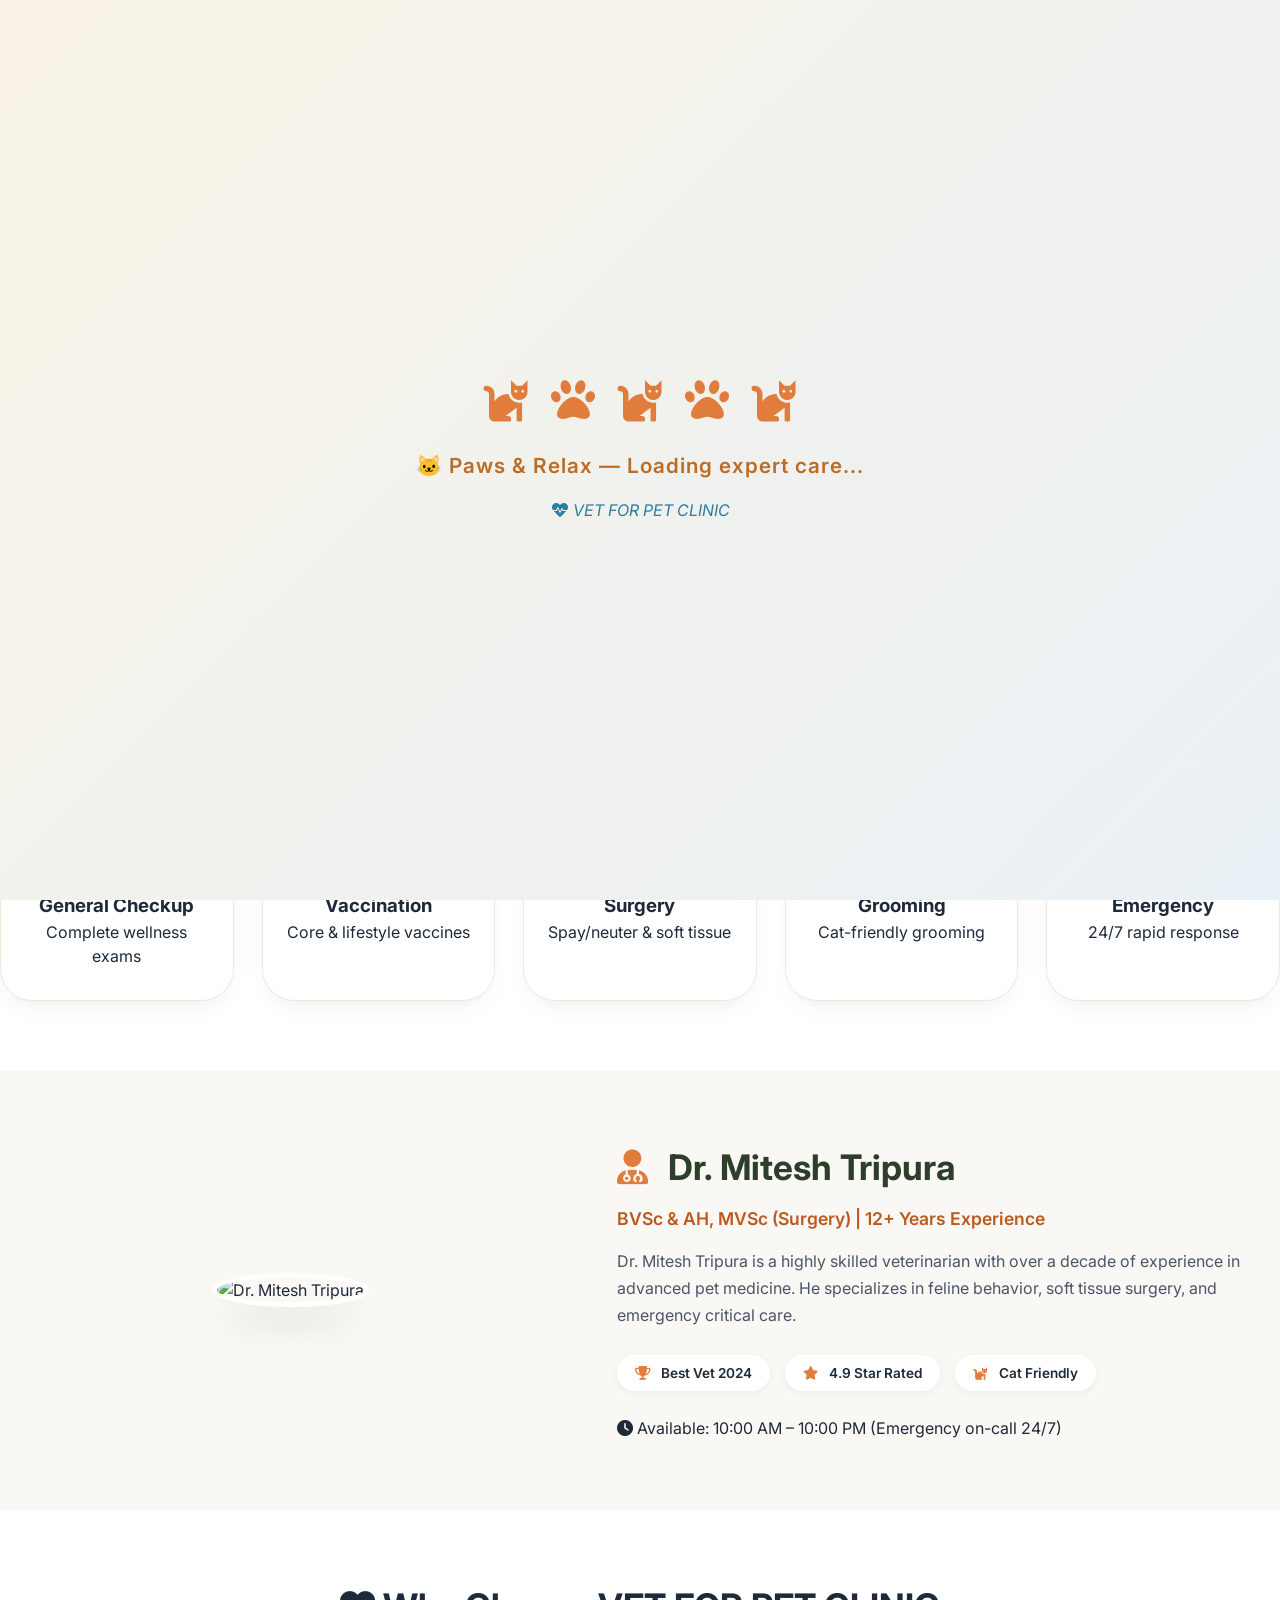
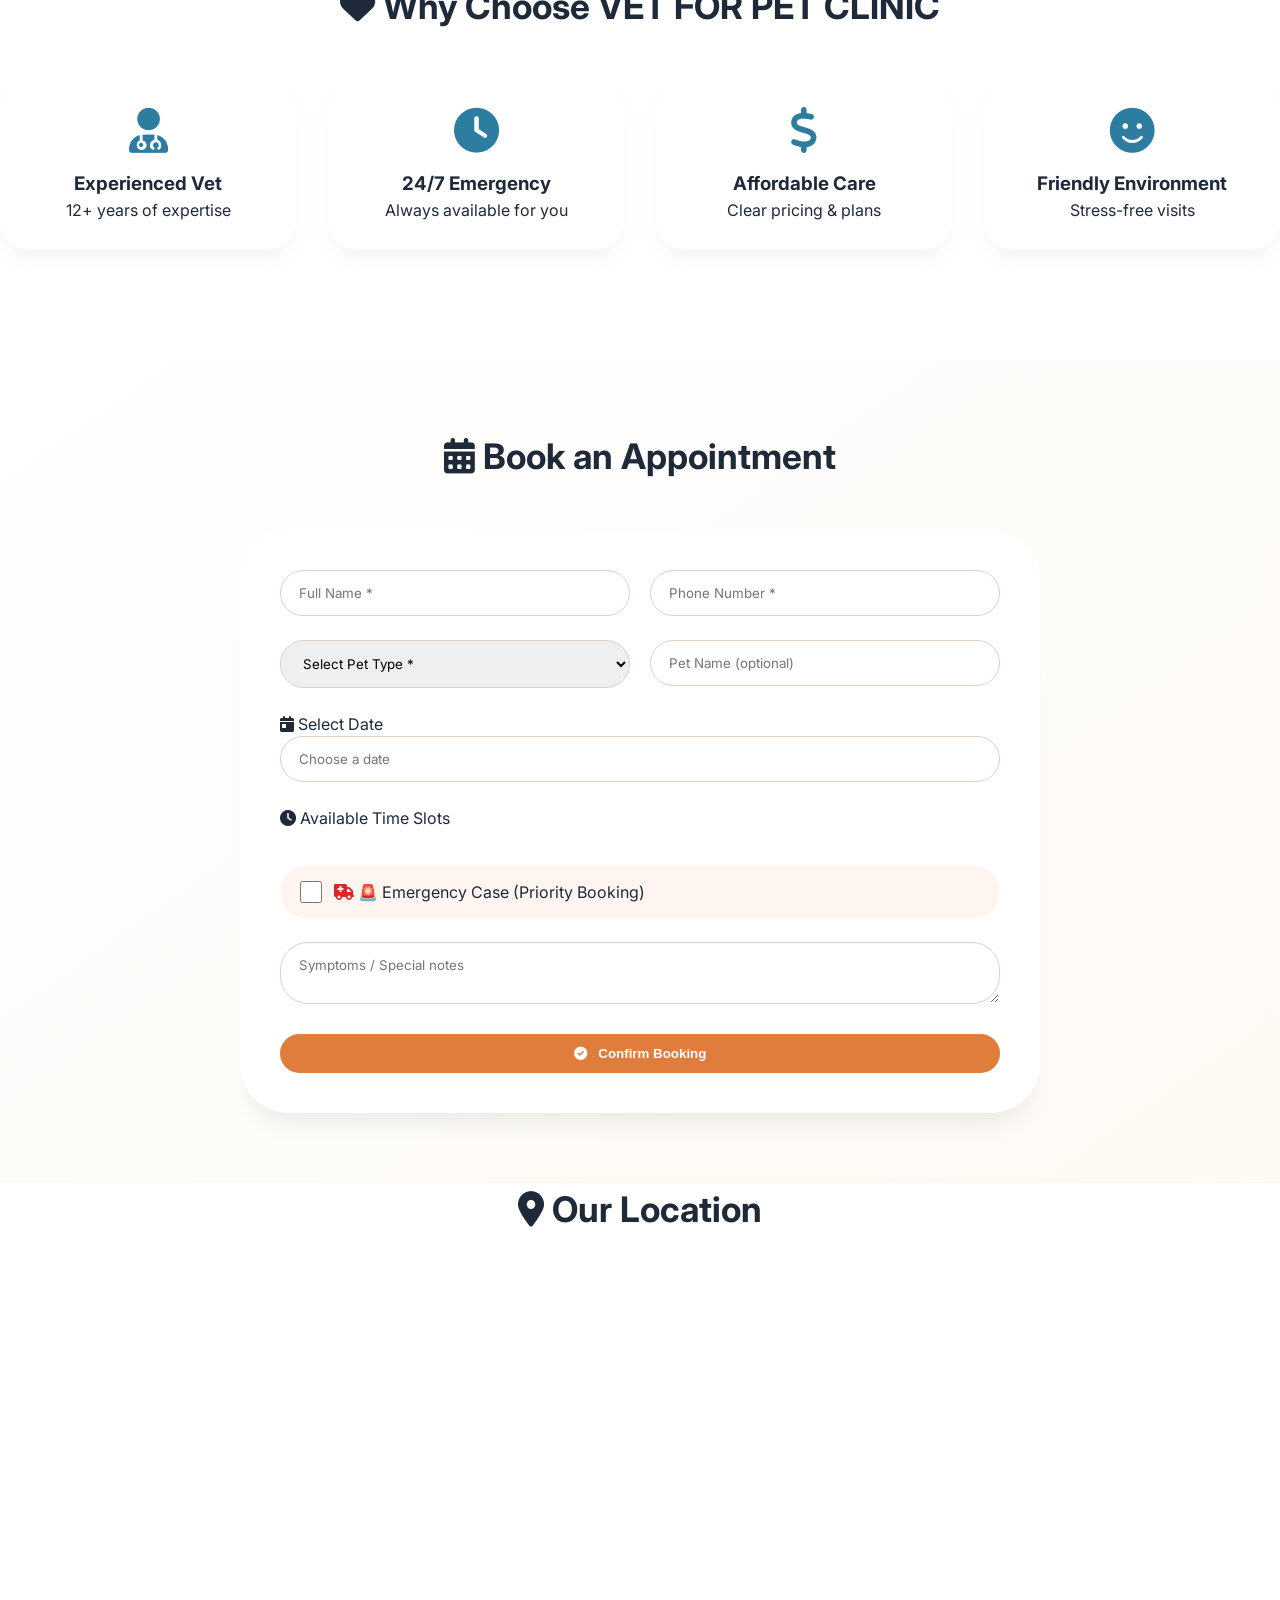
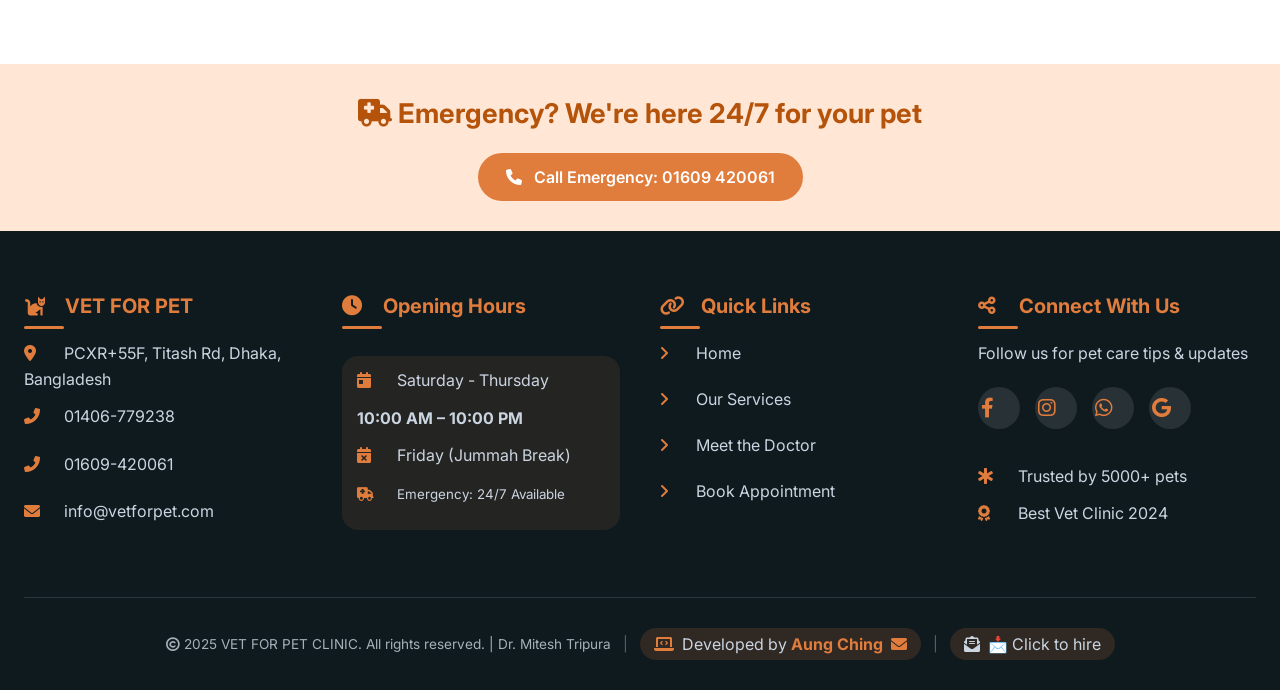
==== index.html @ ef89b6d5 "Add files via upload" ====
<!DOCTYPE html>
<html lang="en">
<head>
  <meta charset="UTF-8">
  <meta name="viewport" content="width=device-width, initial-scale=1.0, user-scalable=yes">
  <meta name="description" content="VET FOR PET CLINIC - Expert veterinary care by Dr. Mitesh Tripura in Dhaka. Book appointments online with real-time available slots.">
  <meta name="keywords" content="Vet, Pet Clinic, Cat Clinic, Dhaka, Dr. Mitesh Tripura, Online Appointment, VET FOR PET CLINIC">
  <meta name="author" content="Aung Ching">
  <title>VET FOR PET CLINIC | Dr. Mitesh Tripura - Dhaka's Trusted Vet</title>
  <!-- Font Awesome 6 -->
  <link rel="stylesheet" href="https://cdnjs.cloudflare.com/ajax/libs/font-awesome/6.0.0-beta3/css/all.min.css">
  <!-- Google Fonts Premium -->
  <link href="https://fonts.googleapis.com/css2?family=Inter:opsz,wght@14..32,300;14..32,400;14..32,500;14..32,600;14..32,700;14..32,800&family=Playfair+Display:wght@400;500;600;700;800&display=swap" rel="stylesheet">
  <!-- Flatpickr for calendar -->
  <link rel="stylesheet" href="https://cdn.jsdelivr.net/npm/flatpickr/dist/flatpickr.min.css">
  <script src="https://cdn.jsdelivr.net/npm/flatpickr"></script>
  <!-- External Stylesheet -->
  <link rel="stylesheet" href="style.css">
</head>
<body>

<div class="loading-overlay" id="loadingOverlay">
  <div class="loader">
    <div class="cat-paw-loader">
      <i class="fas fa-cat"></i><i class="fas fa-paw"></i><i class="fas fa-cat"></i><i class="fas fa-paw"></i><i class="fas fa-cat"></i>
    </div>
    <p>🐱 Paws & Relax — Loading expert care...</p>
    <div class="cat-purr"><i class="fas fa-heartbeat"></i> VET FOR PET CLINIC</div>
  </div>
</div>

<div class="main-content">
  <!-- Top Bar with Bangladesh Time & Date -->
  <div class="top-bar">
    <div class="container">
      <div class="datetime-display">
        <span><i class="fas fa-calendar-alt"></i> <span id="currentDate">Loading...</span></span>
        <span><i class="fas fa-clock"></i> <span id="currentTime">--:--:--</span></span>
        <span><i class="fas fa-map-marker-alt"></i> Dhaka, Bangladesh</span>
      </div>
      <div class="emergency-contact">
        <i class="fas fa-phone-alt"></i> 24/7 Emergency: <a href="tel:01609420061">01609 420061</a>
      </div>
    </div>
  </div>

  <div class="navbar">
    <div class="container nav-container">
      <div class="logo">
        <h1><i class="fas fa-cat"></i> VET FOR PET CLINIC</h1>
        <p>🐾 DR. MITESH TRIPURA | EXPERT VETERINARY CARE</p>
      </div>
      <div class="menu-icon" id="menuIcon"><i class="fas fa-bars"></i></div>
      <div class="nav-links" id="navLinks">
        <a href="#home"><i class="fas fa-home"></i> Home</a>
        <a href="#services"><i class="fas fa-paw"></i> Services</a>
        <a href="#doctor"><i class="fas fa-user-md"></i> Doctor</a>
        <a href="#appointment"><i class="fas fa-calendar-alt"></i> Book</a>
        <a href="#contact"><i class="fas fa-map-marker-alt"></i> Contact</a>
      </div>
    </div>
  </div>

  <!-- Hero Section -->
  <section id="home" class="hero">
    <div class="container hero-grid">
      <div class="hero-content">
        <div class="hero-badge"><i class="fas fa-cat"></i> Trusted Vet in Dhaka Since 2012</div>
        <h1>Your Pet Deserves <br>Expert Care</h1>
        <p class="hero-sub">Trusted care by Dr. Mitesh Tripura. Gentle, modern medicine for cats, dogs & birds.</p>
        <div class="btn-group">
          <a href="#appointment" class="btn-primary"><i class="fas fa-calendar-check"></i> Book Appointment</a>
          <a href="tel:01406779238" class="btn-outline"><i class="fas fa-phone-alt"></i> Call Now</a>
        </div>
      </div>
      <div class="hero-image">
        <div class="cat-gallery">
          <div class="cat-card"><img src="https://images.unsplash.com/photo-1514888286974-6c03e2ca1dba?w=200&h=200&fit=crop" alt="Cute cat"><p>🐾 Oliver</p></div>
          <div class="cat-card"><img src="https://images.unsplash.com/photo-1533738363-b7f9aef128ce?w=200&h=200&fit=crop" alt="Cute cat"><p>🐾 Luna</p></div>
          <div class="cat-card"><img src="https://images.unsplash.com/photo-1574158622682-e40e69881006?w=200&h=200&fit=crop" alt="Cute cat"><p>🐾 Simba</p></div>
        </div>
      </div>
    </div>
  </section>

  <!-- Services Section -->
  <section id="services" class="container" style="padding: 70px 0;">
    <h2 class="section-title"><i class="fas fa-paw"></i> Our Premium Services</h2>
    <div class="services-grid">
      <div class="service-card"><i class="fas fa-stethoscope"></i><h3>General Checkup</h3><p>Complete wellness exams</p></div>
      <div class="service-card"><i class="fas fa-syringe"></i><h3>Vaccination</h3><p>Core & lifestyle vaccines</p></div>
      <div class="service-card"><i class="fas fa-kit-medical"></i><h3>Surgery</h3><p>Spay/neuter & soft tissue</p></div>
      <div class="service-card"><i class="fas fa-cut"></i><h3>Grooming</h3><p>Cat-friendly grooming</p></div>
      <div class="service-card"><i class="fas fa-ambulance"></i><h3>Emergency</h3><p>24/7 rapid response</p></div>
    </div>
  </section>

  <!-- Doctor Section -->
  <section id="doctor" class="doctor-section">
    <div class="container doctor-flex">
      <div class="doctor-img">
        <img src="https://images.unsplash.com/photo-1622253692010-333f2da6031d?w=400&h=400&fit=crop" alt="Dr. Mitesh Tripura">
      </div>
      <div class="doctor-info">
        <h2><i class="fas fa-user-md"></i> Dr. Mitesh Tripura</h2>
        <div class="doctor-title">BVSc & AH, MVSc (Surgery) | 12+ Years Experience</div>
        <p class="doctor-bio">Dr. Mitesh Tripura is a highly skilled veterinarian with over a decade of experience in advanced pet medicine. He specializes in feline behavior, soft tissue surgery, and emergency critical care.</p>
        <div class="badge-list">
          <span class="badge"><i class="fas fa-trophy"></i> Best Vet 2024</span>
          <span class="badge"><i class="fas fa-star"></i> 4.9 Star Rated</span>
          <span class="badge"><i class="fas fa-cat"></i> Cat Friendly</span>
        </div>
        <p><i class="fas fa-clock"></i> Available: 10:00 AM – 10:00 PM (Emergency on-call 24/7)</p>
      </div>
    </div>
  </section>

  <!-- Why Choose Us -->
  <section class="container" style="padding: 70px 0;">
    <h2 class="section-title"><i class="fas fa-heart"></i> Why Choose VET FOR PET CLINIC</h2>
    <div class="why-grid">
      <div class="why-item"><i class="fas fa-user-md"></i><h3>Experienced Vet</h3><p>12+ years of expertise</p></div>
      <div class="why-item"><i class="fas fa-clock"></i><h3>24/7 Emergency</h3><p>Always available for you</p></div>
      <div class="why-item"><i class="fas fa-dollar-sign"></i><h3>Affordable Care</h3><p>Clear pricing & plans</p></div>
      <div class="why-item"><i class="fas fa-smile"></i><h3>Friendly Environment</h3><p>Stress-free visits</p></div>
    </div>
  </section>

  <!-- Appointment Section -->
  <section id="appointment" class="appointment-section">
    <div class="container">
      <h2 class="section-title"><i class="fas fa-calendar-alt"></i> Book an Appointment</h2>
      <div class="form-card">
        <form id="appointmentForm">
          <div class="form-row">
            <div class="form-group"><input type="text" id="name" placeholder="Full Name *" required></div>
            <div class="form-group"><input type="tel" id="phone" placeholder="Phone Number *" required></div>
          </div>
          <div class="form-row">
            <div class="form-group">
              <select id="petType" required>
                <option value="">Select Pet Type *</option>
                <option>Cat</option><option>Dog</option><option>Bird</option><option>Rabbit</option><option>Other</option>
              </select>
            </div>
            <div class="form-group"><input type="text" id="petName" placeholder="Pet Name (optional)"></div>
          </div>
          <div class="form-group">
            <label><i class="fas fa-calendar-day"></i> Select Date</label>
            <input type="text" id="datePicker" placeholder="Choose a date" readonly>
          </div>
          <div class="form-group">
            <label><i class="fas fa-clock"></i> Available Time Slots</label>
            <div id="timeSlotsContainer" class="time-slots"></div>
            <input type="hidden" id="selectedTime" value="">
          </div>
          <div class="form-group">
            <label class="emergency-checkbox">
              <input type="checkbox" id="emergencyPriority">
              <span><i class="fas fa-ambulance" style="color: #dc2626;"></i> 🚨 Emergency Case (Priority Booking)</span>
            </label>
          </div>
          <div class="form-group"><textarea id="symptoms" rows="2" placeholder="Symptoms / Special notes"></textarea></div>
          <button type="submit" class="btn-primary" style="width:100%"><i class="fas fa-check-circle"></i> Confirm Booking</button>
          <div id="formFeedback"></div>
        </form>
      </div>
    </div>
  </section>

  <!-- Google Map -->
  <section class="map-section">
    <div class="container">
      <h2 class="section-title"><i class="fas fa-map-marker-alt"></i> Our Location</h2>
      <div class="map-container">
        <iframe width="100%" height="100%" frameborder="0" style="border:0; min-height: 380px;" loading="lazy" src="https://www.google.com/maps/embed?pb=!1m14!1m8!1m3!1d14610.473509283289!2d90.4404296!3d23.7479322!3m2!1i1024!2i768!4f13.1!3m3!1m2!1s0x3755b9001d8a57b7%3A0xb2d3ccfcaba9224d!2sVET%20FOR%20PET%20CLINIC!5e0!3m2!1sen!2sbd!4v1746000000000!5m2!1sen!2sbd"></iframe>
      </div>
    </div>
  </section>

  <!-- Emergency Banner -->
  <div class="emergency-banner">
    <div class="container">
      <h3><i class="fas fa-ambulance"></i> Emergency? We're here 24/7 for your pet</h3>
      <a href="tel:01609420061" class="btn-primary" style="margin-top: 18px;"><i class="fas fa-phone"></i> Call Emergency: 01609 420061</a>
    </div>
  </div>

  <!-- Footer -->
  <footer class="footer" id="contact">
    <div class="container">
      <div class="footer-grid">
        <div class="footer-col">
          <h3><i class="fas fa-cat"></i> VET FOR PET</h3>
          <p><i class="fas fa-map-marker-alt"></i> PCXR+55F, Titash Rd, Dhaka, Bangladesh</p>
          <p><i class="fas fa-phone-alt"></i> <a href="tel:01406779238">01406-779238</a></p>
          <p><i class="fas fa-phone-alt"></i> <a href="tel:01609420061">01609-420061</a></p>
          <p><i class="fas fa-envelope"></i> <a href="mailto:info@vetforpet.com">info@vetforpet.com</a></p>
        </div>
        <div class="footer-col">
          <h3><i class="fas fa-clock"></i> Opening Hours</h3>
          <div class="footer-hours">
            <p><i class="fas fa-calendar-day"></i> Saturday - Thursday</p>
            <p><strong>10:00 AM – 10:00 PM</strong></p>
            <p><i class="fas fa-calendar-times"></i> Friday (Jummah Break)</p>
            <p><small><i class="fas fa-ambulance"></i> Emergency: 24/7 Available</small></p>
          </div>
        </div>
        <div class="footer-col">
          <h3><i class="fas fa-link"></i> Quick Links</h3>
          <ul class="footer-links">
            <li><a href="#home"><i class="fas fa-angle-right"></i> Home</a></li>
            <li><a href="#services"><i class="fas fa-angle-right"></i> Our Services</a></li>
            <li><a href="#doctor"><i class="fas fa-angle-right"></i> Meet the Doctor</a></li>
            <li><a href="#appointment"><i class="fas fa-angle-right"></i> Book Appointment</a></li>
          </ul>
        </div>
        <div class="footer-col">
          <h3><i class="fas fa-share-alt"></i> Connect With Us</h3>
          <p>Follow us for pet care tips & updates</p>
          <div class="social-links">
            <a href="#" target="_blank"><i class="fab fa-facebook-f"></i></a>
            <a href="#" target="_blank"><i class="fab fa-instagram"></i></a>
            <a href="https://wa.me/8801406779238" target="_blank"><i class="fab fa-whatsapp"></i></a>
            <a href="#" target="_blank"><i class="fab fa-google"></i></a>
          </div>
          <div style="margin-top: 25px;">
            <p><i class="fas fa-star-of-life"></i> Trusted by 5000+ pets</p>
            <p><i class="fas fa-award"></i> Best Vet Clinic 2024</p>
          </div>
        </div>
      </div>
      
      <!-- Footer Credits -->
      <div class="footer-bottom">
        <div class="footer-credits">
          <div class="credit-line">
            <span class="copyright-text"><i class="far fa-copyright"></i> 2025 VET FOR PET CLINIC. All rights reserved. | Dr. Mitesh Tripura</span>
          </div>
          <span class="separator">|</span>
          <div class="credit-line">
            <div class="dev-name" id="devNameBtn">
              <i class="fas fa-laptop-code"></i>
              <span>Developed by <strong>Aung Ching</strong></span>
              <i class="fas fa-envelope"></i>
            </div>
          </div>
          <span class="separator">|</span>
          <div class="credit-line">
            <div class="hire-link" id="hireBtn">
              <i class="fas fa-envelope-open-text"></i>
              <span>📩 Click to hire</span>
            </div>
          </div>
        </div>
      </div>
    </div>
  </footer>

  <a href="https://wa.me/8801406779238" target="_blank" class="floating-wa"><i class="fab fa-whatsapp"></i></a>
  <a href="tel:01609420061" class="floating-call"><i class="fas fa-phone-alt"></i></a>
  <div class="scroll-top" id="scrollTopBtn"><i class="fas fa-arrow-up"></i></div>
</div>

<script src="script.js"></script>
</body>
</html>
---- style.css ----
* {
  margin: 0;
  padding: 0;
  box-sizing: border-box;
}

body {
  font-family: 'Inter', sans-serif;
  background: #ffffff;
  color: #1e2a3a;
  scroll-behavior: smooth;
  line-height: 1.5;
}

/* LOADING ANIMATION OVERLAY */
.loading-overlay {
  position: fixed;
  top: 0;
  left: 0;
  width: 100%;
  height: 100%;
  background: linear-gradient(135deg, #f9f3e6 0%, #e9f0f5 100%);
  display: flex;
  justify-content: center;
  align-items: center;
  z-index: 9999;
  transition: opacity 0.6s ease, visibility 0.6s ease;
  opacity: 1;
  visibility: visible;
}
.loading-overlay.fade-out {
  opacity: 0;
  visibility: hidden;
}
.loader {
  text-align: center;
  animation: fadeInUp 0.6s ease;
}
.loader .cat-paw-loader {
  display: flex;
  justify-content: center;
  gap: 20px;
  margin-bottom: 28px;
}
.loader .cat-paw-loader i {
  font-size: 44px;
  color: #e07c3c;
  animation: catPawBounce 0.7s infinite alternate ease-in-out;
}
.loader .cat-paw-loader i:nth-child(1) { animation-delay: 0s; }
.loader .cat-paw-loader i:nth-child(2) { animation-delay: 0.12s; }
.loader .cat-paw-loader i:nth-child(3) { animation-delay: 0.24s; }
.loader .cat-paw-loader i:nth-child(4) { animation-delay: 0.36s; }
.loader .cat-paw-loader i:nth-child(5) { animation-delay: 0.48s; }
@keyframes catPawBounce {
  0% { transform: translateY(0px) scale(0.95); opacity: 0.6; }
  100% { transform: translateY(-18px) scale(1.1); opacity: 1; }
}
@keyframes fadeInUp {
  from { opacity: 0; transform: translateY(20px); }
  to { opacity: 1; transform: translateY(0); }
}
.loader p {
  font-size: 1.3rem;
  font-weight: 600;
  color: #bc6c25;
  letter-spacing: 1px;
  margin-top: 12px;
}
.loader .cat-purr {
  font-size: 1rem;
  color: #2c7da0;
  margin-top: 16px;
  font-style: italic;
}
.main-content {
  opacity: 1;
}

:root {
  --primary: #e07c3c;
  --primary-dark: #bc5a1e;
  --secondary: #2c7da0;
  --gray-bg: #faf8f5;
  --shadow-sm: 0 10px 25px -5px rgba(0, 0, 0, 0.05), 0 8px 10px -6px rgba(0, 0, 0, 0.02);
  --shadow-md: 0 20px 25px -12px rgba(0, 0, 0, 0.08);
  --transition: all 0.3s ease;
}

.container {
  max-width: 1280px;
  margin: 0 auto;
  padding: 0 24px;
}

/* Top Bar with Time & Date */
.top-bar {
  background: #1a2a2f;
  color: #e0e7e9;
  padding: 8px 0;
  font-size: 0.85rem;
  border-bottom: 1px solid #2a3a3f;
}
.top-bar .container {
  display: flex;
  justify-content: flex-end;
  align-items: center;
  gap: 20px;
}
.datetime-display {
  display: flex;
  gap: 20px;
  align-items: center;
}
.datetime-display span {
  display: inline-flex;
  align-items: center;
  gap: 6px;
}
.datetime-display i {
  color: var(--primary);
}
.emergency-contact {
  background: rgba(224,124,60,0.15);
  padding: 4px 12px;
  border-radius: 30px;
}
.emergency-contact a {
  color: #e07c3c;
  text-decoration: none;
  font-weight: 600;
}
@media (max-width: 768px) {
  .top-bar .container { justify-content: center; flex-wrap: wrap; }
  .datetime-display { font-size: 0.75rem; gap: 12px; }
}

/* Glassmorphism Navbar */
.navbar {
  position: sticky;
  top: 0;
  z-index: 1000;
  background: rgba(255, 255, 255, 0.85);
  backdrop-filter: blur(12px);
  -webkit-backdrop-filter: blur(12px);
  box-shadow: 0 4px 20px rgba(0, 0, 0, 0.05);
  border-bottom: 1px solid rgba(224, 124, 60, 0.15);
  padding: 16px 0;
  transition: all 0.3s ease;
}
.navbar.scrolled {
  background: rgba(255, 255, 255, 0.95);
  backdrop-filter: blur(15px);
  box-shadow: 0 4px 25px rgba(0, 0, 0, 0.08);
}
.nav-container {
  display: flex;
  justify-content: space-between;
  align-items: center;
  flex-wrap: wrap;
}
.logo h1 {
  font-family: 'Playfair Display', serif;
  font-size: 1.7rem;
  font-weight: 800;
  color: var(--primary);
  text-shadow: 0 1px 2px rgba(0,0,0,0.05);
}
.logo h1 i {
  margin-right: 8px;
  color: var(--primary-dark);
}
.logo p {
  font-size: 0.7rem;
  letter-spacing: 1px;
  color: #7a8e7a;
  margin-top: 2px;
}
.nav-links {
  display: flex;
  gap: 32px;
  align-items: center;
}
.nav-links a {
  text-decoration: none;
  font-weight: 500;
  color: #1e2a3a;
  transition: var(--transition);
  position: relative;
}
.nav-links a i { margin-right: 6px; }
.nav-links a:hover { color: var(--primary); }
.nav-links a::after {
  content: '';
  position: absolute;
  bottom: -5px;
  left: 0;
  width: 0%;
  height: 2px;
  background: var(--primary);
  transition: width 0.3s ease;
}
.nav-links a:hover::after {
  width: 100%;
}
.menu-icon {
  display: none;
  font-size: 1.8rem;
  cursor: pointer;
  color: var(--primary);
}
.btn-primary {
  background: var(--primary);
  color: white;
  padding: 12px 28px;
  border-radius: 40px;
  border: none;
  font-weight: 600;
  cursor: pointer;
  display: inline-block;
  text-decoration: none;
  transition: 0.2s;
}
.btn-primary i { margin-right: 8px; }
.btn-primary:hover {
  background: var(--primary-dark);
  transform: translateY(-2px);
  box-shadow: 0 8px 18px rgba(224,124,60,0.25);
}
.btn-outline {
  background: transparent;
  border: 2px solid var(--primary);
  color: var(--primary);
  padding: 10px 26px;
  border-radius: 40px;
  font-weight: 600;
  cursor: pointer;
  text-decoration: none;
  display: inline-block;
  transition: 0.2s;
}
.btn-outline i { margin-right: 8px; }
.btn-outline:hover {
  background: var(--primary);
  color: white;
}

/* Hero Section */
.hero {
  padding: 60px 0 70px;
  background: linear-gradient(135deg, #fff8ef 0%, #f1f5f9 100%);
}
.hero-grid {
  display: flex;
  align-items: center;
  gap: 48px;
  flex-wrap: wrap;
}
.hero-content { flex: 1; }
.hero-content h1 {
  font-size: 3rem;
  font-weight: 800;
  color: #37251b;
  margin-bottom: 18px;
}
.hero-badge {
  background: rgba(224,124,60,0.12);
  display: inline-block;
  padding: 6px 14px;
  border-radius: 40px;
  font-size: 0.85rem;
  font-weight: 600;
  color: var(--primary-dark);
  margin-bottom: 20px;
}
.hero-sub {
  font-size: 1.2rem;
  color: #4a5b6b;
  margin-bottom: 32px;
}
.hero-image { flex: 1; display: flex; justify-content: center; }
.cat-gallery {
  display: flex;
  gap: 20px;
  flex-wrap: wrap;
  justify-content: center;
}
.cat-card {
  background: white;
  border-radius: 32px;
  overflow: hidden;
  box-shadow: var(--shadow-md);
  transition: transform 0.3s ease;
  width: 160px;
  text-align: center;
  padding: 16px;
}
.cat-card img {
  width: 120px;
  height: 120px;
  object-fit: cover;
  border-radius: 50%;
}
.cat-card p {
  margin-top: 10px;
  font-weight: 600;
  color: var(--primary);
}

.section-title {
  text-align: center;
  font-size: 2.2rem;
  font-weight: 700;
  margin-bottom: 48px;
  color: #1e2a3a;
}
.services-grid {
  display: grid;
  grid-template-columns: repeat(auto-fit, minmax(200px, 1fr));
  gap: 28px;
}
.service-card {
  background: white;
  padding: 32px 20px;
  border-radius: 32px;
  text-align: center;
  box-shadow: var(--shadow-sm);
  transition: var(--transition);
  border: 1px solid #f5e6da;
}
.service-card i {
  font-size: 3rem;
  color: var(--primary);
  margin-bottom: 20px;
}
.service-card:hover {
  transform: translateY(-8px);
  box-shadow: var(--shadow-md);
}

/* Doctor Section */
.doctor-section {
  background: var(--gray-bg);
  padding: 70px 0;
}
.doctor-flex {
  display: flex;
  align-items: center;
  gap: 60px;
  flex-wrap: wrap;
}
.doctor-img {
  flex: 1;
  text-align: center;
}
.doctor-img img {
  width: 320px;
  height: 320px;
  border-radius: 50%;
  object-fit: cover;
  box-shadow: 0 25px 35px -12px rgba(0,0,0,0.2);
  border: 5px solid white;
}
.doctor-info { flex: 1.2; }
.doctor-info h2 {
  font-size: 2.2rem;
  font-weight: 700;
  color: #2d3e2b;
  margin-bottom: 12px;
}
.doctor-info h2 i {
  color: var(--primary);
  margin-right: 12px;
}
.doctor-title {
  font-size: 1.1rem;
  color: var(--primary-dark);
  font-weight: 600;
  margin-bottom: 16px;
}
.doctor-bio {
  color: #4a5568;
  line-height: 1.7;
  margin-bottom: 24px;
}
.badge-list {
  display: flex;
  gap: 15px;
  margin: 25px 0;
  flex-wrap: wrap;
}
.badge {
  background: white;
  padding: 8px 18px;
  border-radius: 50px;
  font-size: 0.85rem;
  font-weight: 600;
  box-shadow: 0 2px 8px rgba(0,0,0,0.05);
}
.badge i { margin-right: 8px; color: var(--primary); }

.why-grid {
  display: grid;
  grid-template-columns: repeat(auto-fit, minmax(220px, 1fr));
  gap: 32px;
  margin: 40px 0;
}
.why-item {
  text-align: center;
  padding: 28px 20px;
  background: white;
  border-radius: 28px;
  box-shadow: var(--shadow-sm);
}
.why-item i {
  font-size: 2.8rem;
  color: var(--secondary);
  margin-bottom: 16px;
}

/* Appointment Form */
.appointment-section {
  background: linear-gradient(145deg, #ffffff 0%, #fdf9f3 100%);
  padding: 70px 0;
}
.form-card {
  max-width: 800px;
  margin: 0 auto;
  background: white;
  padding: 40px;
  border-radius: 48px;
  box-shadow: var(--shadow-md);
}
.form-group { margin-bottom: 24px; }
.form-row {
  display: grid;
  grid-template-columns: 1fr 1fr;
  gap: 20px;
}
input, select, textarea {
  width: 100%;
  padding: 14px 18px;
  border: 1px solid #e2cfbf;
  border-radius: 28px;
  font-family: inherit;
  outline: none;
}
input:focus, select:focus, textarea:focus {
  border-color: var(--primary);
  box-shadow: 0 0 0 3px rgba(224,124,60,0.15);
}
.emergency-checkbox {
  display: flex;
  align-items: center;
  gap: 12px;
  background: #fff5f0;
  padding: 14px 20px;
  border-radius: 40px;
  cursor: pointer;
}
.emergency-checkbox input {
  width: 22px;
  height: 22px;
  accent-color: #dc2626;
}
.time-slots {
  display: flex;
  flex-wrap: wrap;
  gap: 12px;
  margin-top: 12px;
}
.time-slot {
  padding: 10px 20px;
  border: 1px solid #e2cfbf;
  border-radius: 40px;
  background: white;
  cursor: pointer;
  transition: all 0.2s;
}
.time-slot:hover {
  border-color: var(--primary);
  background: #fef3e8;
}
.time-slot.selected {
  background: var(--primary);
  color: white;
  border-color: var(--primary);
}
.success-message {
  background: #e6f7e6;
  color: #2e7d32;
  padding: 16px;
  border-radius: 32px;
  margin-top: 20px;
  text-align: center;
}
.error-message {
  background: #ffe6e5;
  color: #b91c1c;
  padding: 16px;
  border-radius: 32px;
  margin-top: 20px;
  text-align: center;
}
.map-container {
  border-radius: 32px;
  overflow: hidden;
  height: 380px;
}
.emergency-banner {
  background: #ffe6d5;
  padding: 30px 0;
  text-align: center;
}
.emergency-banner h3 {
  font-size: 1.7rem;
  color: #b45309;
}

/* Footer */
.footer {
  background: #0f1a1f;
  color: #cbd5e1;
  padding: 60px 0 30px;
}
.footer-grid {
  display: grid;
  grid-template-columns: repeat(4, 1fr);
  gap: 40px;
  margin-bottom: 50px;
}
.footer-col h3 {
  color: #e07c3c;
  font-size: 1.25rem;
  font-weight: 700;
  margin-bottom: 20px;
  position: relative;
  display: inline-block;
}
.footer-col h3:after {
  content: '';
  position: absolute;
  bottom: -8px;
  left: 0;
  width: 40px;
  height: 3px;
  background: #e07c3c;
  border-radius: 2px;
}
.footer-col p {
  margin-bottom: 12px;
  line-height: 1.6;
}
.footer-col a {
  color: #cbd5e1;
  text-decoration: none;
  transition: all 0.3s ease;
  display: inline-block;
  margin-bottom: 10px;
}
.footer-col a:hover {
  color: #e07c3c;
  transform: translateX(5px);
}
.footer-col i {
  width: 28px;
  color: #e07c3c;
  margin-right: 8px;
}
.footer-links { list-style: none; }
.footer-links li { margin-bottom: 12px; }
.footer-links li a { display: inline-flex; align-items: center; }

/* Social Icons - Hover er somoi white hobe */
.social-links {
  display: flex;
  gap: 15px;
  margin-top: 20px;
  flex-wrap: wrap;
}
.social-links a {
  width: 42px;
  height: 42px;
  background: rgba(255, 255, 255, 0.1);
  border-radius: 50%;
  display: flex;
  align-items: center;
  justify-content: center;
  transition: all 0.3s ease;
  font-size: 1.25rem;
  color: #cbd5e1;
  text-decoration: none;
}
.social-links a:hover {
  background: #e07c3c;
  color: #ffffff !important;
  transform: translateY(-4px);
  box-shadow: 0 5px 15px rgba(224, 124, 60, 0.3);
}
.social-links a i {
  transition: all 0.3s ease;
}
.social-links a:hover i {
  color: #ffffff;
}

.footer-hours {
  background: rgba(224,124,60,0.1);
  padding: 12px 15px;
  border-radius: 16px;
  margin-top: 15px;
}
.footer-bottom {
  border-top: 1px solid rgba(203,213,225,0.15);
  padding-top: 30px;
  text-align: center;
}

/* Footer Credits */
.footer-credits {
  display: flex;
  justify-content: center;
  align-items: center;
  flex-wrap: wrap;
  gap: 12px;
}
.credit-line {
  display: inline-flex;
  align-items: center;
  gap: 6px;
}
.separator {
  color: #4a6a6a;
  font-size: 0.9rem;
}
.dev-name {
  background: rgba(224,124,60,0.15);
  padding: 4px 14px;
  border-radius: 40px;
  cursor: pointer;
  transition: all 0.3s ease;
  display: inline-flex;
  align-items: center;
  gap: 8px;
}
.dev-name:hover {
  background: rgba(224,124,60,0.35);
  transform: scale(1.02);
}
.dev-name i {
  color: #e07c3c;
}
.dev-name strong {
  color: #e07c3c;
}
.hire-link {
  background: rgba(224,124,60,0.15);
  padding: 4px 14px;
  border-radius: 40px;
  cursor: pointer;
  transition: all 0.3s ease;
  display: inline-flex;
  align-items: center;
  gap: 8px;
}
.hire-link:hover {
  background: rgba(224,124,60,0.35);
  transform: scale(1.02);
}
.copyright-text {
  font-size: 0.85rem;
  opacity: 0.8;
}
@media (max-width: 768px) {
  .footer-credits {
    flex-direction: column;
    gap: 8px;
  }
  .separator {
    display: none;
  }
  .credit-line {
    flex-wrap: wrap;
    justify-content: center;
  }
}
@media (max-width: 992px) {
  .footer-grid { grid-template-columns: repeat(2, 1fr); gap: 35px; }
}
@media (max-width: 576px) {
  .footer-grid { grid-template-columns: 1fr; text-align: center; }
  .footer-col h3:after { left: 50%; transform: translateX(-50%); }
  .footer-col i { width: auto; }
  .social-links { justify-content: center; }
}

.floating-wa, .floating-call {
  position: fixed;
  bottom: 30px;
  width: 56px;
  height: 56px;
  border-radius: 50%;
  display: flex;
  align-items: center;
  justify-content: center;
  color: white;
  font-size: 28px;
  z-index: 999;
  transition: all 0.3s ease;
}
.floating-wa { right: 30px; background: #25D366; }
.floating-call { right: 100px; background: var(--primary); width: 52px; height: 52px; font-size: 24px; }
.floating-wa:hover, .floating-call:hover {
  transform: scale(1.08);
}
.scroll-top {
  position: fixed;
  bottom: 30px;
  left: 30px;
  background: #2c3e50;
  width: 46px;
  height: 46px;
  border-radius: 50%;
  display: flex;
  align-items: center;
  justify-content: center;
  color: white;
  cursor: pointer;
  opacity: 0;
  transition: 0.2s;
  z-index: 999;
  pointer-events: none;
}
.scroll-top.show {
  opacity: 1;
  pointer-events: auto;
}
.scroll-top:hover {
  background: var(--primary);
  transform: scale(1.05);
}
@media (max-width: 860px) {
  .nav-links {
    display: none;
    flex-direction: column;
    width: 100%;
    background: rgba(255, 255, 255, 0.95);
    backdrop-filter: blur(15px);
    padding: 20px 0;
    gap: 18px;
    border-radius: 0 0 20px 20px;
  }
  .nav-links.active { display: flex; }
  .menu-icon { display: block; }
  .form-row { grid-template-columns: 1fr; }
  .floating-call { right: 100px; bottom: 20px; }
  .floating-wa { bottom: 20px; }
  .doctor-img img { width: 240px; height: 240px; }
  .hero-content h1 { font-size: 2.3rem; }
}
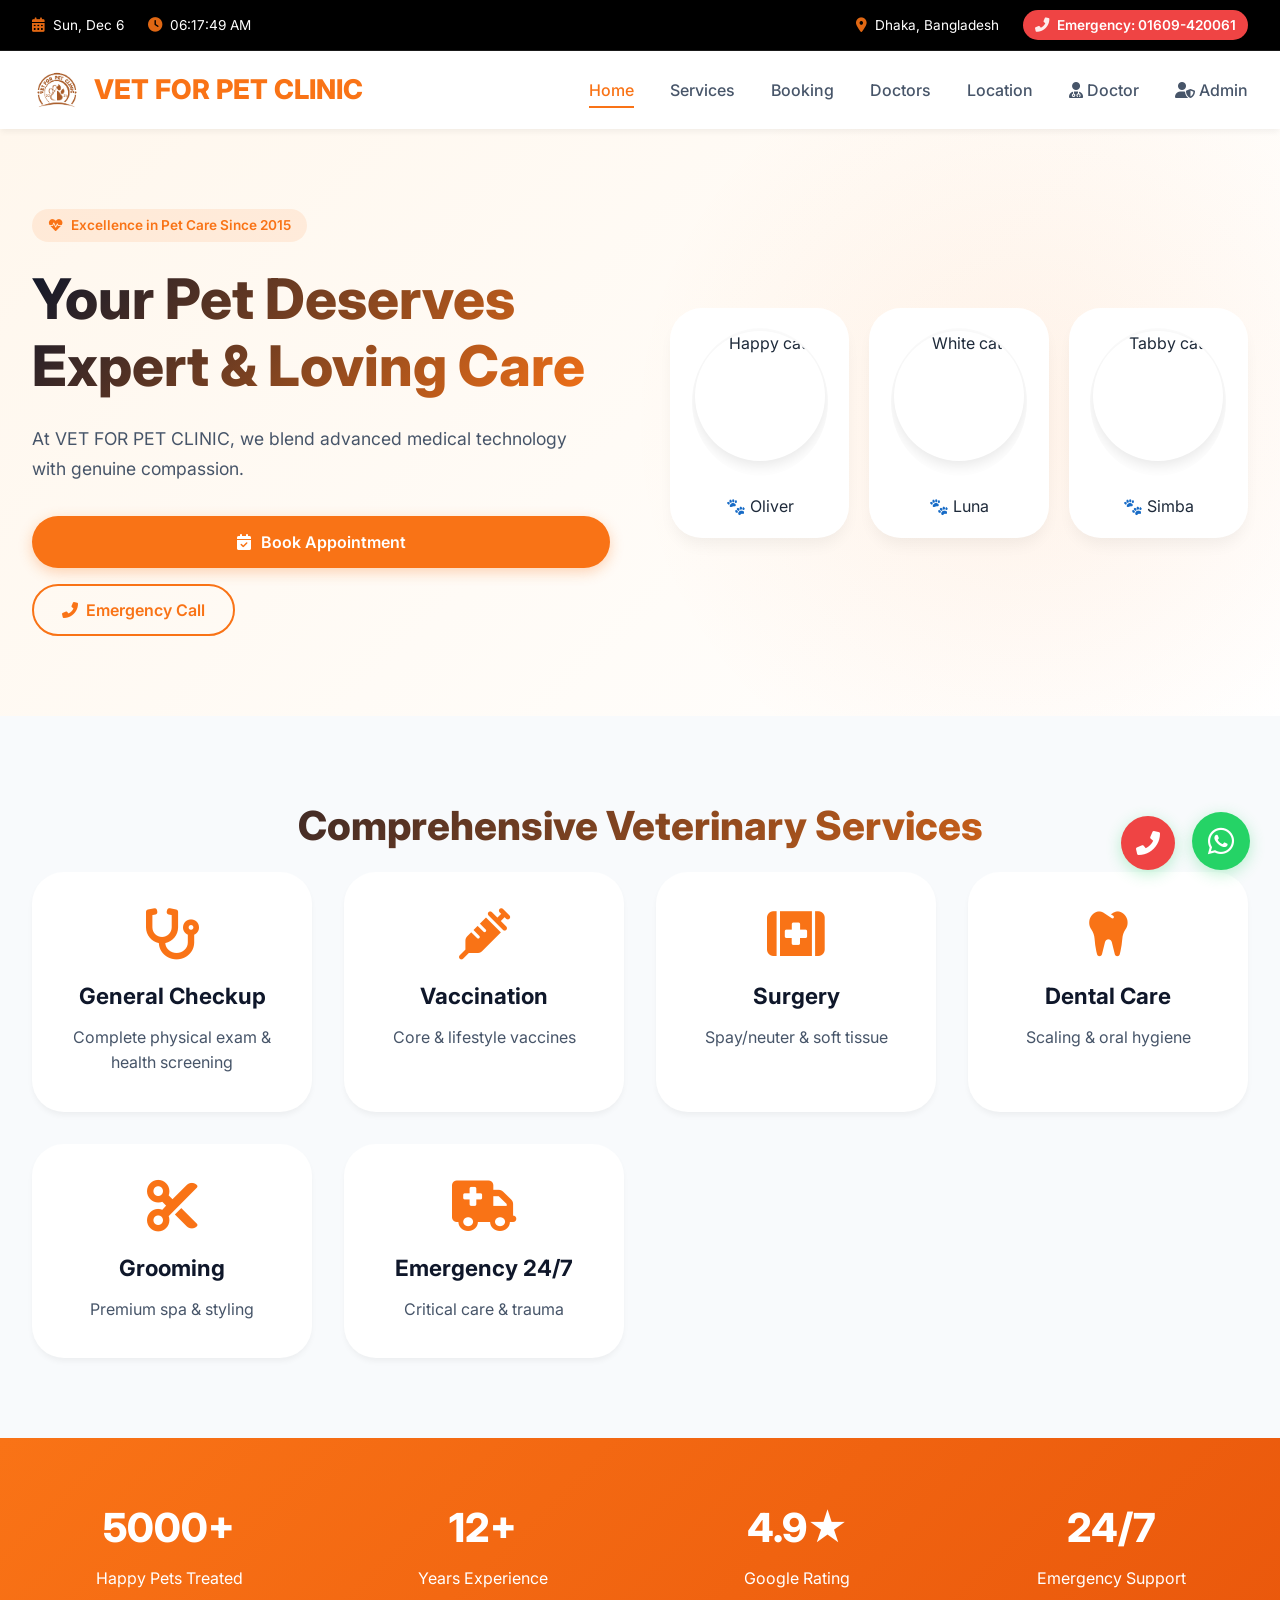
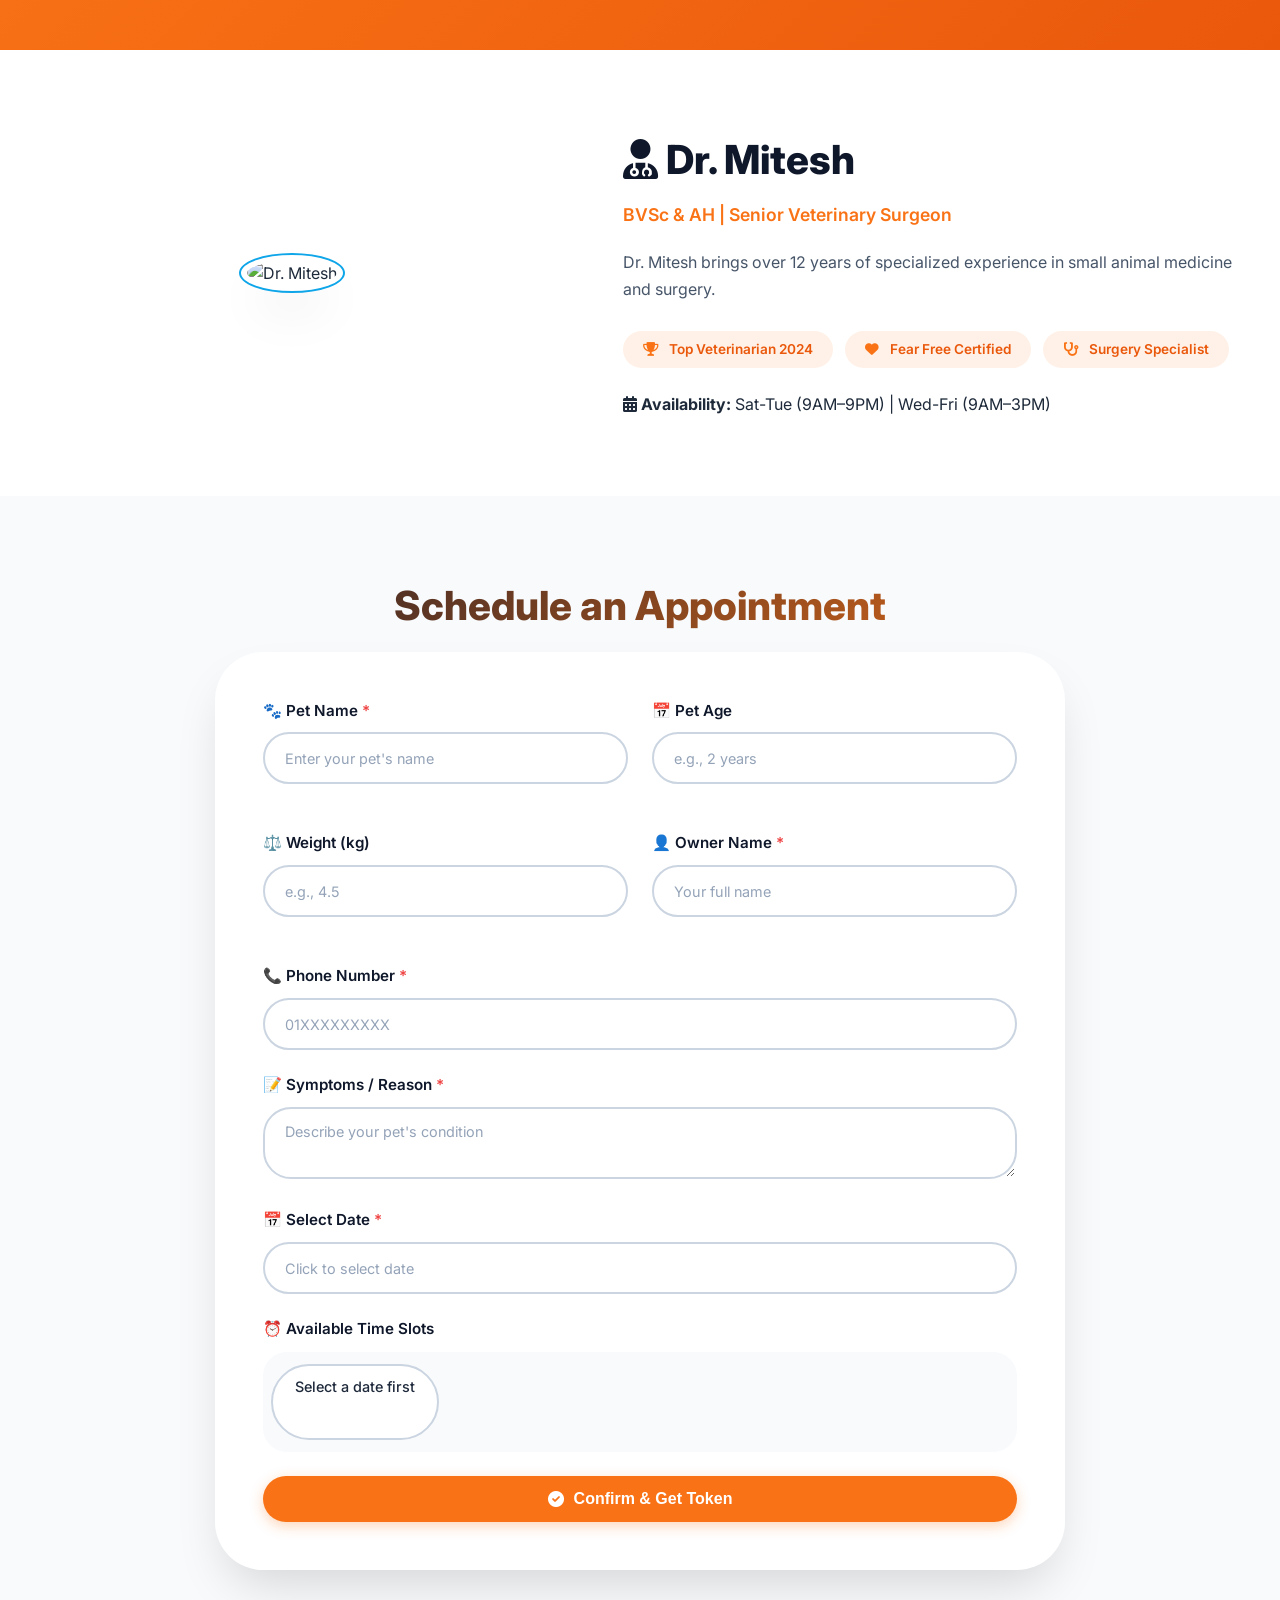
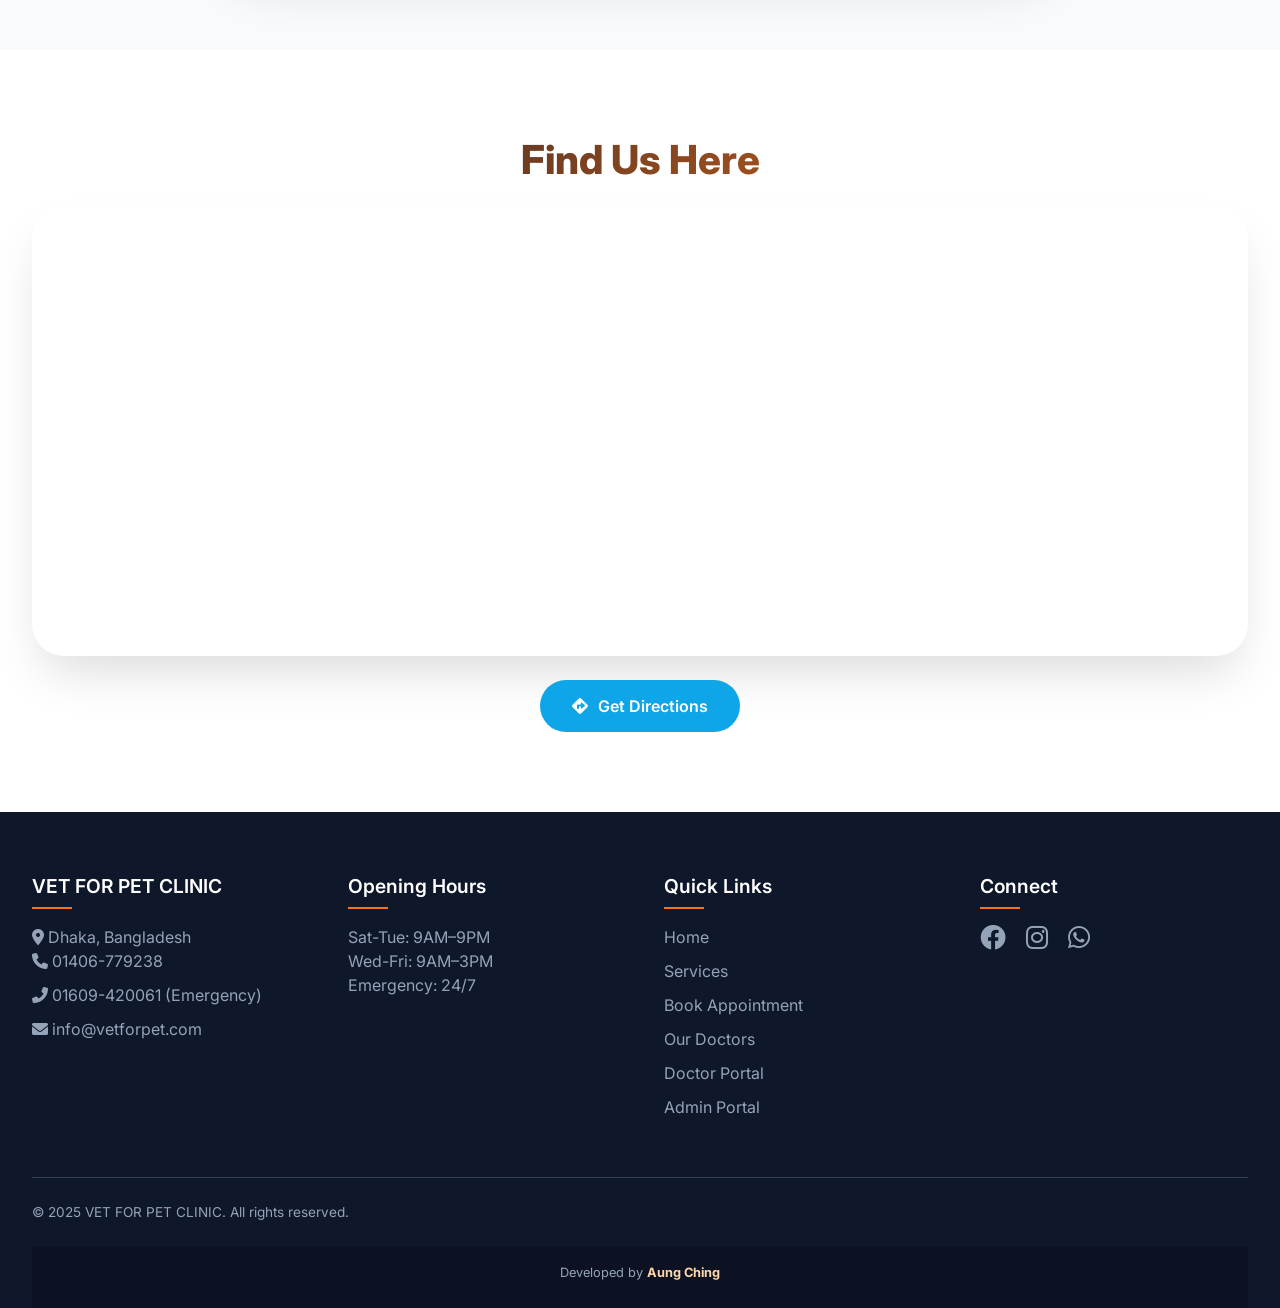
==== commit 9a45e1a5: "Add files via upload" ====
--- a/index.html
+++ b/index.html
@@ -3,265 +3,228 @@
 <head>
   <meta charset="UTF-8">
   <meta name="viewport" content="width=device-width, initial-scale=1.0, user-scalable=yes">
-  <meta name="description" content="VET FOR PET CLINIC - Expert veterinary care by Dr. Mitesh Tripura in Dhaka. Book appointments online with real-time available slots.">
-  <meta name="keywords" content="Vet, Pet Clinic, Cat Clinic, Dhaka, Dr. Mitesh Tripura, Online Appointment, VET FOR PET CLINIC">
-  <meta name="author" content="Aung Ching">
-  <title>VET FOR PET CLINIC | Dr. Mitesh Tripura - Dhaka's Trusted Vet</title>
-  <!-- Font Awesome 6 -->
+  <title>VET FOR PET CLINIC | Advanced Veterinary Care</title>
+  <!-- ============================================
+       EXTERNAL CSS & FONTS
+  ============================================ -->
+  <link rel="stylesheet" href="style.css">
+  <link href="https://fonts.googleapis.com/css2?family=Inter:opsz,wght@14..32,300;400;500;600;700;800&display=swap" rel="stylesheet">
   <link rel="stylesheet" href="https://cdnjs.cloudflare.com/ajax/libs/font-awesome/6.0.0-beta3/css/all.min.css">
-  <!-- Google Fonts Premium -->
-  <link href="https://fonts.googleapis.com/css2?family=Inter:opsz,wght@14..32,300;14..32,400;14..32,500;14..32,600;14..32,700;14..32,800&family=Playfair+Display:wght@400;500;600;700;800&display=swap" rel="stylesheet">
-  <!-- Flatpickr for calendar -->
   <link rel="stylesheet" href="https://cdn.jsdelivr.net/npm/flatpickr/dist/flatpickr.min.css">
-  <script src="https://cdn.jsdelivr.net/npm/flatpickr"></script>
-  <!-- External Stylesheet -->
-  <link rel="stylesheet" href="style.css">
+  <link href="https://unpkg.com/aos@2.3.1/dist/aos.css" rel="stylesheet">
 </head>
 <body>
 
-<div class="loading-overlay" id="loadingOverlay">
-  <div class="loader">
-    <div class="cat-paw-loader">
-      <i class="fas fa-cat"></i><i class="fas fa-paw"></i><i class="fas fa-cat"></i><i class="fas fa-paw"></i><i class="fas fa-cat"></i>
-    </div>
-    <p>🐱 Paws & Relax — Loading expert care...</p>
-    <div class="cat-purr"><i class="fas fa-heartbeat"></i> VET FOR PET CLINIC</div>
+<!-- ============================================
+     LOADER ANIMATION
+============================================ -->
+<div id="loader">
+  <div class="loader-content">
+    <div class="loader-paws">
+      <i class="fas fa-paw"></i>
+      <i class="fas fa-paw"></i>
+      <i class="fas fa-paw"></i>
+    </div>
+    <p>Premium Veterinary Care Loading...</p>
   </div>
 </div>
 
 <div class="main-content">
-  <!-- Top Bar with Bangladesh Time & Date -->
+  <!-- ============================================
+       TOP BAR - DATE, TIME, LOCATION, EMERGENCY
+  ============================================ -->
   <div class="top-bar">
-    <div class="container">
-      <div class="datetime-display">
-        <span><i class="fas fa-calendar-alt"></i> <span id="currentDate">Loading...</span></span>
-        <span><i class="fas fa-clock"></i> <span id="currentTime">--:--:--</span></span>
-        <span><i class="fas fa-map-marker-alt"></i> Dhaka, Bangladesh</span>
-      </div>
-      <div class="emergency-contact">
-        <i class="fas fa-phone-alt"></i> 24/7 Emergency: <a href="tel:01609420061">01609 420061</a>
-      </div>
-    </div>
-  </div>
-
+    <div class="container top-bar-container">
+      <div class="top-bar-left">
+        <div class="top-bar-item"><i class="fas fa-calendar-alt"></i><span id="currentDate"></span></div>
+        <div class="top-bar-item"><i class="fas fa-clock"></i><span id="currentTime"></span></div>
+      </div>
+      <div class="top-bar-right">
+        <div class="top-bar-item"><i class="fas fa-map-marker-alt"></i><span>Dhaka, Bangladesh</span></div>
+        <div class="top-bar-item emergency"><i class="fas fa-phone-alt"></i><span>Emergency: 01609-420061</span></div>
+      </div>
+    </div>
+  </div>
+
+  <!-- ============================================
+       NAVIGATION BAR
+  ============================================ -->
   <div class="navbar">
     <div class="container nav-container">
       <div class="logo">
-        <h1><i class="fas fa-cat"></i> VET FOR PET CLINIC</h1>
-        <p>🐾 DR. MITESH TRIPURA | EXPERT VETERINARY CARE</p>
+        <div class="logo-img"><img src="images/logo.png" alt="Vet For Pet Logo"></div>
+        <h2>VET FOR PET CLINIC</h2>
       </div>
       <div class="menu-icon" id="menuIcon"><i class="fas fa-bars"></i></div>
       <div class="nav-links" id="navLinks">
-        <a href="#home"><i class="fas fa-home"></i> Home</a>
-        <a href="#services"><i class="fas fa-paw"></i> Services</a>
-        <a href="#doctor"><i class="fas fa-user-md"></i> Doctor</a>
-        <a href="#appointment"><i class="fas fa-calendar-alt"></i> Book</a>
-        <a href="#contact"><i class="fas fa-map-marker-alt"></i> Contact</a>
-      </div>
-    </div>
-  </div>
-
-  <!-- Hero Section -->
+        <a href="#home" class="active">Home</a>
+        <a href="#services">Services</a>
+        <a href="#booking">Booking</a>
+        <a href="#doctor">Doctors</a>
+        <a href="#map">Location</a>
+        <a href="doctor-login.html" class="doctor-link"><i class="fas fa-user-md"></i> Doctor</a>
+        <a href="admin-login.html" class="admin-link"><i class="fas fa-user-shield"></i> Admin</a>
+      </div>
+    </div>
+  </div>
+
+  <!-- ============================================
+       HERO SECTION WITH BUBBLE ANIMATION
+  ============================================ -->
   <section id="home" class="hero">
     <div class="container hero-grid">
-      <div class="hero-content">
-        <div class="hero-badge"><i class="fas fa-cat"></i> Trusted Vet in Dhaka Since 2012</div>
-        <h1>Your Pet Deserves <br>Expert Care</h1>
-        <p class="hero-sub">Trusted care by Dr. Mitesh Tripura. Gentle, modern medicine for cats, dogs & birds.</p>
+      <div class="hero-content" data-aos="fade-right">
+        <div class="hero-badge"><i class="fas fa-heartbeat"></i> Excellence in Pet Care Since 2015</div>
+        <h1>Your Pet Deserves<br>Expert & Loving Care</h1>
+        <p class="hero-desc">At VET FOR PET CLINIC, we blend advanced medical technology with genuine compassion.</p>
         <div class="btn-group">
-          <a href="#appointment" class="btn-primary"><i class="fas fa-calendar-check"></i> Book Appointment</a>
-          <a href="tel:01406779238" class="btn-outline"><i class="fas fa-phone-alt"></i> Call Now</a>
-        </div>
-      </div>
-      <div class="hero-image">
-        <div class="cat-gallery">
-          <div class="cat-card"><img src="https://images.unsplash.com/photo-1514888286974-6c03e2ca1dba?w=200&h=200&fit=crop" alt="Cute cat"><p>🐾 Oliver</p></div>
-          <div class="cat-card"><img src="https://images.unsplash.com/photo-1533738363-b7f9aef128ce?w=200&h=200&fit=crop" alt="Cute cat"><p>🐾 Luna</p></div>
-          <div class="cat-card"><img src="https://images.unsplash.com/photo-1574158622682-e40e69881006?w=200&h=200&fit=crop" alt="Cute cat"><p>🐾 Simba</p></div>
-        </div>
-      </div>
-    </div>
-  </section>
-
-  <!-- Services Section -->
-  <section id="services" class="container" style="padding: 70px 0;">
-    <h2 class="section-title"><i class="fas fa-paw"></i> Our Premium Services</h2>
-    <div class="services-grid">
-      <div class="service-card"><i class="fas fa-stethoscope"></i><h3>General Checkup</h3><p>Complete wellness exams</p></div>
-      <div class="service-card"><i class="fas fa-syringe"></i><h3>Vaccination</h3><p>Core & lifestyle vaccines</p></div>
-      <div class="service-card"><i class="fas fa-kit-medical"></i><h3>Surgery</h3><p>Spay/neuter & soft tissue</p></div>
-      <div class="service-card"><i class="fas fa-cut"></i><h3>Grooming</h3><p>Cat-friendly grooming</p></div>
-      <div class="service-card"><i class="fas fa-ambulance"></i><h3>Emergency</h3><p>24/7 rapid response</p></div>
-    </div>
-  </section>
-
-  <!-- Doctor Section -->
+          <a href="#booking" class="btn-primary"><i class="fas fa-calendar-check"></i> Book Appointment</a>
+          <a href="tel:01406779238" class="btn-outline"><i class="fas fa-phone-alt"></i> Emergency Call</a>
+        </div>
+      </div>
+      <div class="cat-gallery" data-aos="fade-left">
+        <div class="cat-card bubble-animation bubble-1">
+          <div class="bubble-wrap"><img src="https://images.unsplash.com/photo-1514888286974-6c03e2ca1dba?w=200&h=200&fit=crop" alt="Happy cat"></div>
+          <p>🐾 Oliver</p>
+        </div>
+        <div class="cat-card bubble-animation bubble-2">
+          <div class="bubble-wrap"><img src="https://images.unsplash.com/photo-1533738363-b7f9aef128ce?w=200&h=200&fit=crop" alt="White cat"></div>
+          <p>🐾 Luna</p>
+        </div>
+        <div class="cat-card bubble-animation bubble-3">
+          <div class="bubble-wrap"><img src="https://images.unsplash.com/photo-1574158622682-e40e69881006?w=200&h=200&fit=crop" alt="Tabby cat"></div>
+          <p>🐾 Simba</p>
+        </div>
+      </div>
+    </div>
+  </section>
+
+  <!-- ============================================
+       SERVICES SECTION
+  ============================================ -->
+  <section id="services" class="services-section">
+    <div class="container">
+      <h2 class="section-title">Comprehensive Veterinary Services</h2>
+      <div class="services-grid">
+        <div class="service-card"><div class="service-icon"><i class="fas fa-stethoscope"></i></div><h3>General Checkup</h3><p>Complete physical exam & health screening</p></div>
+        <div class="service-card"><div class="service-icon"><i class="fas fa-syringe"></i></div><h3>Vaccination</h3><p>Core & lifestyle vaccines</p></div>
+        <div class="service-card"><div class="service-icon"><i class="fas fa-kit-medical"></i></div><h3>Surgery</h3><p>Spay/neuter & soft tissue</p></div>
+        <div class="service-card"><div class="service-icon"><i class="fas fa-tooth"></i></div><h3>Dental Care</h3><p>Scaling & oral hygiene</p></div>
+        <div class="service-card"><div class="service-icon"><i class="fas fa-cut"></i></div><h3>Grooming</h3><p>Premium spa & styling</p></div>
+        <div class="service-card"><div class="service-icon"><i class="fas fa-ambulance"></i></div><h3>Emergency 24/7</h3><p>Critical care & trauma</p></div>
+      </div>
+    </div>
+  </section>
+
+  <!-- ============================================
+       STATS SECTION
+  ============================================ -->
+  <section class="stats-section">
+    <div class="container"><div class="stats-grid">
+      <div class="stat-item"><h3>5000+</h3><p>Happy Pets Treated</p></div>
+      <div class="stat-item"><h3>12+</h3><p>Years Experience</p></div>
+      <div class="stat-item"><h3>4.9★</h3><p>Google Rating</p></div>
+      <div class="stat-item"><h3>24/7</h3><p>Emergency Support</p></div>
+    </div></div>
+  </section>
+
+  <!-- ============================================
+       DOCTOR SECTION
+  ============================================ -->
   <section id="doctor" class="doctor-section">
     <div class="container doctor-flex">
-      <div class="doctor-img">
-        <img src="https://images.unsplash.com/photo-1622253692010-333f2da6031d?w=400&h=400&fit=crop" alt="Dr. Mitesh Tripura">
-      </div>
+      <div class="doctor-img"><img src="https://images.unsplash.com/photo-1622253692010-333f2da6031d?w=400&h=400&fit=crop" alt="Dr. Mitesh"></div>
       <div class="doctor-info">
-        <h2><i class="fas fa-user-md"></i> Dr. Mitesh Tripura</h2>
-        <div class="doctor-title">BVSc & AH, MVSc (Surgery) | 12+ Years Experience</div>
-        <p class="doctor-bio">Dr. Mitesh Tripura is a highly skilled veterinarian with over a decade of experience in advanced pet medicine. He specializes in feline behavior, soft tissue surgery, and emergency critical care.</p>
-        <div class="badge-list">
-          <span class="badge"><i class="fas fa-trophy"></i> Best Vet 2024</span>
-          <span class="badge"><i class="fas fa-star"></i> 4.9 Star Rated</span>
-          <span class="badge"><i class="fas fa-cat"></i> Cat Friendly</span>
-        </div>
-        <p><i class="fas fa-clock"></i> Available: 10:00 AM – 10:00 PM (Emergency on-call 24/7)</p>
-      </div>
-    </div>
-  </section>
-
-  <!-- Why Choose Us -->
-  <section class="container" style="padding: 70px 0;">
-    <h2 class="section-title"><i class="fas fa-heart"></i> Why Choose VET FOR PET CLINIC</h2>
-    <div class="why-grid">
-      <div class="why-item"><i class="fas fa-user-md"></i><h3>Experienced Vet</h3><p>12+ years of expertise</p></div>
-      <div class="why-item"><i class="fas fa-clock"></i><h3>24/7 Emergency</h3><p>Always available for you</p></div>
-      <div class="why-item"><i class="fas fa-dollar-sign"></i><h3>Affordable Care</h3><p>Clear pricing & plans</p></div>
-      <div class="why-item"><i class="fas fa-smile"></i><h3>Friendly Environment</h3><p>Stress-free visits</p></div>
-    </div>
-  </section>
-
-  <!-- Appointment Section -->
-  <section id="appointment" class="appointment-section">
-    <div class="container">
-      <h2 class="section-title"><i class="fas fa-calendar-alt"></i> Book an Appointment</h2>
+        <h2><i class="fas fa-user-md"></i> Dr. Mitesh</h2>
+        <div class="doctor-title">BVSc & AH | Senior Veterinary Surgeon</div>
+        <p class="doctor-bio">Dr. Mitesh brings over 12 years of specialized experience in small animal medicine and surgery.</p>
+        <div class="badge-list"><span class="badge"><i class="fas fa-trophy"></i> Top Veterinarian 2024</span><span class="badge"><i class="fas fa-heart"></i> Fear Free Certified</span><span class="badge"><i class="fas fa-stethoscope"></i> Surgery Specialist</span></div>
+        <p><i class="fas fa-calendar-alt"></i> <strong>Availability:</strong> Sat-Tue (9AM–9PM) | Wed-Fri (9AM–3PM)</p>
+      </div>
+    </div>
+  </section>
+
+  <!-- ============================================
+       BOOKING FORM SECTION
+  ============================================ -->
+  <section id="booking" class="booking-section">
+    <div class="container">
+      <h2 class="section-title">Schedule an Appointment</h2>
       <div class="form-card">
-        <form id="appointmentForm">
+        <form id="bookingForm">
           <div class="form-row">
-            <div class="form-group"><input type="text" id="name" placeholder="Full Name *" required></div>
-            <div class="form-group"><input type="tel" id="phone" placeholder="Phone Number *" required></div>
+            <div class="form-group"><label>🐾 Pet Name <span style="color:#ef4444;">*</span></label><input type="text" id="petName" placeholder="Enter your pet's name" required></div>
+            <div class="form-group"><label>📅 Pet Age</label><input type="text" id="petAge" placeholder="e.g., 2 years"></div>
           </div>
           <div class="form-row">
-            <div class="form-group">
-              <select id="petType" required>
-                <option value="">Select Pet Type *</option>
-                <option>Cat</option><option>Dog</option><option>Bird</option><option>Rabbit</option><option>Other</option>
-              </select>
-            </div>
-            <div class="form-group"><input type="text" id="petName" placeholder="Pet Name (optional)"></div>
+            <div class="form-group"><label>⚖️ Weight (kg)</label><input type="text" id="petWeight" placeholder="e.g., 4.5"></div>
+            <div class="form-group"><label>👤 Owner Name <span style="color:#ef4444;">*</span></label><input type="text" id="ownerName" placeholder="Your full name" required></div>
           </div>
-          <div class="form-group">
-            <label><i class="fas fa-calendar-day"></i> Select Date</label>
-            <input type="text" id="datePicker" placeholder="Choose a date" readonly>
-          </div>
-          <div class="form-group">
-            <label><i class="fas fa-clock"></i> Available Time Slots</label>
-            <div id="timeSlotsContainer" class="time-slots"></div>
-            <input type="hidden" id="selectedTime" value="">
-          </div>
-          <div class="form-group">
-            <label class="emergency-checkbox">
-              <input type="checkbox" id="emergencyPriority">
-              <span><i class="fas fa-ambulance" style="color: #dc2626;"></i> 🚨 Emergency Case (Priority Booking)</span>
-            </label>
-          </div>
-          <div class="form-group"><textarea id="symptoms" rows="2" placeholder="Symptoms / Special notes"></textarea></div>
-          <button type="submit" class="btn-primary" style="width:100%"><i class="fas fa-check-circle"></i> Confirm Booking</button>
-          <div id="formFeedback"></div>
+          <div class="form-group"><label>📞 Phone Number <span style="color:#ef4444;">*</span></label><input type="tel" id="phone" placeholder="01XXXXXXXXX" required></div>
+          <div class="form-group"><label>📝 Symptoms / Reason <span style="color:#ef4444;">*</span></label><textarea id="symptoms" rows="2" placeholder="Describe your pet's condition" required></textarea></div>
+          <div class="form-group"><label>📅 Select Date <span style="color:#ef4444;">*</span></label><input type="text" id="datePicker" placeholder="Click to select date" readonly style="cursor:pointer;"></div>
+          <div class="form-group"><label>⏰ Available Time Slots</label><div id="timeSlotsContainer" class="time-slots"><div class="time-slot">Select a date first</div></div><input type="hidden" id="selectedSlot"></div>
+          <div id="formMessage"></div>
+          <button type="submit" class="btn-primary"><i class="fas fa-check-circle"></i> Confirm & Get Token</button>
         </form>
       </div>
     </div>
   </section>
 
-  <!-- Google Map -->
-  <section class="map-section">
-    <div class="container">
-      <h2 class="section-title"><i class="fas fa-map-marker-alt"></i> Our Location</h2>
-      <div class="map-container">
-        <iframe width="100%" height="100%" frameborder="0" style="border:0; min-height: 380px;" loading="lazy" src="https://www.google.com/maps/embed?pb=!1m14!1m8!1m3!1d14610.473509283289!2d90.4404296!3d23.7479322!3m2!1i1024!2i768!4f13.1!3m3!1m2!1s0x3755b9001d8a57b7%3A0xb2d3ccfcaba9224d!2sVET%20FOR%20PET%20CLINIC!5e0!3m2!1sen!2sbd!4v1746000000000!5m2!1sen!2sbd"></iframe>
-      </div>
-    </div>
-  </section>
-
-  <!-- Emergency Banner -->
-  <div class="emergency-banner">
-    <div class="container">
-      <h3><i class="fas fa-ambulance"></i> Emergency? We're here 24/7 for your pet</h3>
-      <a href="tel:01609420061" class="btn-primary" style="margin-top: 18px;"><i class="fas fa-phone"></i> Call Emergency: 01609 420061</a>
-    </div>
-  </div>
-
-  <!-- Footer -->
-  <footer class="footer" id="contact">
+  <!-- ============================================
+       MAP SECTION
+  ============================================ -->
+  <section id="map" class="map-section">
+    <div class="container">
+      <h2 class="section-title">Find Us Here</h2>
+      <div class="map-container"><iframe src="https://www.google.com/maps/embed?pb=!1m18!1m12!1m3!1d3652.618!2d90.438!3d23.748!2m3!1f0!2f0!3f0!3m2!1i1024!2i768!4f13.1!3m3!1m2!1s0x3755b8b3b3b3b3b3%3A0x0!2zMjPCsDQ0JzUyLjgiTiA5MMKwMjYnMjAuOCJF!5e0!3m2!1sen!2sbd!4v1700000000000!5m2!1sen!2sbd" allowfullscreen="" loading="lazy"></iframe></div>
+      <div class="map-btn-container"><a href="https://maps.google.com/?q=PCXR+55F+Titash+Rd+Dhaka" target="_blank" class="directions-btn"><i class="fas fa-directions"></i> Get Directions</a></div>
+    </div>
+  </section>
+
+  <!-- ============================================
+       FOOTER
+  ============================================ -->
+  <footer class="footer">
     <div class="container">
       <div class="footer-grid">
-        <div class="footer-col">
-          <h3><i class="fas fa-cat"></i> VET FOR PET</h3>
-          <p><i class="fas fa-map-marker-alt"></i> PCXR+55F, Titash Rd, Dhaka, Bangladesh</p>
-          <p><i class="fas fa-phone-alt"></i> <a href="tel:01406779238">01406-779238</a></p>
-          <p><i class="fas fa-phone-alt"></i> <a href="tel:01609420061">01609-420061</a></p>
-          <p><i class="fas fa-envelope"></i> <a href="mailto:info@vetforpet.com">info@vetforpet.com</a></p>
-        </div>
-        <div class="footer-col">
-          <h3><i class="fas fa-clock"></i> Opening Hours</h3>
-          <div class="footer-hours">
-            <p><i class="fas fa-calendar-day"></i> Saturday - Thursday</p>
-            <p><strong>10:00 AM – 10:00 PM</strong></p>
-            <p><i class="fas fa-calendar-times"></i> Friday (Jummah Break)</p>
-            <p><small><i class="fas fa-ambulance"></i> Emergency: 24/7 Available</small></p>
-          </div>
-        </div>
-        <div class="footer-col">
-          <h3><i class="fas fa-link"></i> Quick Links</h3>
-          <ul class="footer-links">
-            <li><a href="#home"><i class="fas fa-angle-right"></i> Home</a></li>
-            <li><a href="#services"><i class="fas fa-angle-right"></i> Our Services</a></li>
-            <li><a href="#doctor"><i class="fas fa-angle-right"></i> Meet the Doctor</a></li>
-            <li><a href="#appointment"><i class="fas fa-angle-right"></i> Book Appointment</a></li>
-          </ul>
-        </div>
-        <div class="footer-col">
-          <h3><i class="fas fa-share-alt"></i> Connect With Us</h3>
-          <p>Follow us for pet care tips & updates</p>
-          <div class="social-links">
-            <a href="#" target="_blank"><i class="fab fa-facebook-f"></i></a>
-            <a href="#" target="_blank"><i class="fab fa-instagram"></i></a>
-            <a href="https://wa.me/8801406779238" target="_blank"><i class="fab fa-whatsapp"></i></a>
-            <a href="#" target="_blank"><i class="fab fa-google"></i></a>
-          </div>
-          <div style="margin-top: 25px;">
-            <p><i class="fas fa-star-of-life"></i> Trusted by 5000+ pets</p>
-            <p><i class="fas fa-award"></i> Best Vet Clinic 2024</p>
-          </div>
-        </div>
-      </div>
-      
-      <!-- Footer Credits -->
-      <div class="footer-bottom">
-        <div class="footer-credits">
-          <div class="credit-line">
-            <span class="copyright-text"><i class="far fa-copyright"></i> 2025 VET FOR PET CLINIC. All rights reserved. | Dr. Mitesh Tripura</span>
-          </div>
-          <span class="separator">|</span>
-          <div class="credit-line">
-            <div class="dev-name" id="devNameBtn">
-              <i class="fas fa-laptop-code"></i>
-              <span>Developed by <strong>Aung Ching</strong></span>
-              <i class="fas fa-envelope"></i>
-            </div>
-          </div>
-          <span class="separator">|</span>
-          <div class="credit-line">
-            <div class="hire-link" id="hireBtn">
-              <i class="fas fa-envelope-open-text"></i>
-              <span>📩 Click to hire</span>
-            </div>
-          </div>
-        </div>
-      </div>
+        <div><h3>VET FOR PET CLINIC</h3><p><i class="fas fa-map-marker-alt"></i> Dhaka, Bangladesh</p><p><i class="fas fa-phone"></i> <a href="tel:01406779238">01406-779238</a></p><p><i class="fas fa-phone-alt"></i> <a href="tel:01609420061">01609-420061 (Emergency)</a></p><p><i class="fas fa-envelope"></i> <a href="mailto:info@vetforpet.com">info@vetforpet.com</a></p></div>
+        <div><h3>Opening Hours</h3><p>Sat-Tue: 9AM–9PM</p><p>Wed-Fri: 9AM–3PM</p><p>Emergency: 24/7</p></div>
+        <div><h3>Quick Links</h3><p><a href="#home">Home</a></p><p><a href="#services">Services</a></p><p><a href="#booking">Book Appointment</a></p><p><a href="#doctor">Our Doctors</a></p><p><a href="doctor-login.html">Doctor Portal</a></p><p><a href="admin-login.html">Admin Portal</a></p></div>
+        <div><h3>Connect</h3><div class="social-icons"><i class="fab fa-facebook"></i><i class="fab fa-instagram"></i><i class="fab fa-whatsapp"></i></div></div>
+      </div>
+      <div class="footer-bottom"><div class="copyright">&copy; 2025 VET FOR PET CLINIC. All rights reserved.</div></div>
+      <div class="developer-credit"><p>Developed by <a href="mailto:aungching.jack420@gmail.com"><strong>Aung Ching</strong></a></p></div>
     </div>
   </footer>
 
-  <a href="https://wa.me/8801406779238" target="_blank" class="floating-wa"><i class="fab fa-whatsapp"></i></a>
+  <!-- ============================================
+       FLOATING BUTTONS
+  ============================================ -->
+  <a href="https://wa.me/8801406779238" class="floating-wa"><i class="fab fa-whatsapp"></i></a>
   <a href="tel:01609420061" class="floating-call"><i class="fas fa-phone-alt"></i></a>
   <div class="scroll-top" id="scrollTopBtn"><i class="fas fa-arrow-up"></i></div>
+
+  <!-- ============================================
+       SUCCESS POPUP MODAL
+  ============================================ -->
+  <div id="successPopup" class="popup-modal">
+    <div class="popup-content">
+      <div class="clinic-header"><i class="fas fa-clinic-medical" style="font-size:48px; color:var(--primary);"></i><h2>VET FOR PET CLINIC</h2><p>Dhaka, Bangladesh | 📞 01406-779238</p><div class="divider"></div></div>
+      <i class="fas fa-check-circle" style="font-size:48px; color:#15803d;"></i>
+      <h3>Appointment Confirmed!</h3>
+      <div id="popupDetails"></div>
+      <div id="popupToken" class="token-badge"></div>
+      <div class="modal-buttons"><button id="printPopupBtn" class="print-btn"><i class="fas fa-print"></i> Print</button><button id="closePopup" class="close-modal-btn">Close</button></div>
+    </div>
+  </div>
 </div>
 
+<!-- ============================================
+     SCRIPTS
+============================================ -->
+<script src="https://cdn.jsdelivr.net/npm/flatpickr"></script>
+<script src="https://unpkg.com/aos@2.3.1/dist/aos.js"></script>
 <script src="script.js"></script>
 </body>
 </html>
--- a/style.css
+++ b/style.css
@@ -1,725 +1,1048 @@
-* {
-  margin: 0;
-  padding: 0;
-  box-sizing: border-box;
-}
-
-body {
-  font-family: 'Inter', sans-serif;
-  background: #ffffff;
-  color: #1e2a3a;
-  scroll-behavior: smooth;
-  line-height: 1.5;
-}
-
-/* LOADING ANIMATION OVERLAY */
-.loading-overlay {
+/* ============================================
+   VET FOR PET CLINIC - MAIN STYLESHEET
+   Orange Color Theme | Professional Medical Design
+   ============================================ */
+
+* { margin: 0; padding: 0; box-sizing: border-box; }
+body { font-family: 'Inter', sans-serif; background: #ffffff; color: #1e2a3a; scroll-behavior: smooth; line-height: 1.5; overflow-x: hidden; }
+
+/* Color Variables */
+:root {
+  --primary: #f97316;
+  --primary-dark: #ea580c;
+  --primary-light: #fed7aa;
+  --secondary: #0ea5e9;
+  --success-dark: #15803d;
+  --success: #15803d;
+  --emergency: #ef4444;
+  --background: #ffffff;
+  --soft-bg: #f8fafc;
+  --gray-100: #f8fafc;
+  --gray-200: #e2e8f0;
+  --gray-700: #475569;
+  --gray-900: #0f172a;
+  --shadow-sm: 0 4px 6px -1px rgba(0,0,0,0.05);
+  --shadow-md: 0 10px 15px -3px rgba(0,0,0,0.05);
+  --shadow-xl: 0 25px 50px -12px rgba(0,0,0,0.15);
+}
+
+.container { max-width: 1280px; margin: 0 auto; padding: 0 32px; }
+@media (max-width: 768px) { .container { padding: 0 20px; } }
+
+/* Loader, Top Bar, Navbar, Hero, Services, Doctor, Booking Form, Map, Footer, Floating Buttons, Popup, Responsive */
+/* (Previous styles remain same - keeping concise for length) */
+
+/* ============================================
+   LOADER ANIMATION
+   ============================================ */
+#loader {
   position: fixed;
   top: 0;
   left: 0;
   width: 100%;
   height: 100%;
-  background: linear-gradient(135deg, #f9f3e6 0%, #e9f0f5 100%);
+  background: linear-gradient(135deg, #ffffff 0%, #fef3c7 100%);
   display: flex;
   justify-content: center;
   align-items: center;
   z-index: 9999;
-  transition: opacity 0.6s ease, visibility 0.6s ease;
-  opacity: 1;
-  visibility: visible;
-}
-.loading-overlay.fade-out {
-  opacity: 0;
-  visibility: hidden;
-}
-.loader {
-  text-align: center;
-  animation: fadeInUp 0.6s ease;
-}
-.loader .cat-paw-loader {
-  display: flex;
+  transition: opacity 0.5s, visibility 0.5s;
+}
+
+.loader-paws {
+  display: flex;
+  gap: 20px;
   justify-content: center;
+  margin-bottom: 24px;
+}
+
+.loader-paws i {
+  font-size: 40px;
+  color: var(--primary);
+  animation: bouncePaw 0.6s infinite alternate;
+}
+
+.loader-paws i:nth-child(2) { animation-delay: 0.15s; }
+.loader-paws i:nth-child(3) { animation-delay: 0.3s; }
+
+@keyframes bouncePaw {
+  0% { transform: translateY(0px); opacity: 0.5; }
+  100% { transform: translateY(-12px); opacity: 1; }
+}
+
+/* Update only the top bar section in your style.css */
+
+/* ============================================
+   TOP BAR INFO SECTION - BLACK BACKGROUND
+   ============================================ */
+.top-bar {
+  background: #000000;
+  padding: 10px 0;
+  color: white;
+  font-size: 0.85rem;
+  position: relative;
+  z-index: 1001;
+  border-bottom: 1px solid rgba(255,255,255,0.1);
+}
+
+.top-bar-container {
+  display: flex;
+  justify-content: space-between;
+  align-items: center;
+  flex-wrap: wrap;
   gap: 20px;
-  margin-bottom: 28px;
-}
-.loader .cat-paw-loader i {
-  font-size: 44px;
-  color: #e07c3c;
-  animation: catPawBounce 0.7s infinite alternate ease-in-out;
-}
-.loader .cat-paw-loader i:nth-child(1) { animation-delay: 0s; }
-.loader .cat-paw-loader i:nth-child(2) { animation-delay: 0.12s; }
-.loader .cat-paw-loader i:nth-child(3) { animation-delay: 0.24s; }
-.loader .cat-paw-loader i:nth-child(4) { animation-delay: 0.36s; }
-.loader .cat-paw-loader i:nth-child(5) { animation-delay: 0.48s; }
-@keyframes catPawBounce {
-  0% { transform: translateY(0px) scale(0.95); opacity: 0.6; }
-  100% { transform: translateY(-18px) scale(1.1); opacity: 1; }
-}
-@keyframes fadeInUp {
-  from { opacity: 0; transform: translateY(20px); }
-  to { opacity: 1; transform: translateY(0); }
-}
-.loader p {
-  font-size: 1.3rem;
+}
+
+.top-bar-left {
+  display: flex;
+  align-items: center;
+  gap: 24px;
+}
+
+.top-bar-right {
+  display: flex;
+  align-items: center;
+  gap: 24px;
+}
+
+.top-bar-item {
+  display: flex;
+  align-items: center;
+  gap: 8px;
+}
+
+.top-bar-item i {
+  font-size: 0.9rem;
+  opacity: 0.9;
+  color: var(--primary);
+}
+
+.top-bar-item.emergency {
+  background: var(--emergency);
+  padding: 5px 12px;
+  border-radius: 50px;
   font-weight: 600;
-  color: #bc6c25;
-  letter-spacing: 1px;
-  margin-top: 12px;
-}
-.loader .cat-purr {
-  font-size: 1rem;
-  color: #2c7da0;
-  margin-top: 16px;
-  font-style: italic;
-}
-.main-content {
-  opacity: 1;
-}
-
-:root {
-  --primary: #e07c3c;
-  --primary-dark: #bc5a1e;
-  --secondary: #2c7da0;
-  --gray-bg: #faf8f5;
-  --shadow-sm: 0 10px 25px -5px rgba(0, 0, 0, 0.05), 0 8px 10px -6px rgba(0, 0, 0, 0.02);
-  --shadow-md: 0 20px 25px -12px rgba(0, 0, 0, 0.08);
-  --transition: all 0.3s ease;
-}
-
-.container {
-  max-width: 1280px;
-  margin: 0 auto;
-  padding: 0 24px;
-}
-
-/* Top Bar with Time & Date */
-.top-bar {
-  background: #1a2a2f;
-  color: #e0e7e9;
-  padding: 8px 0;
-  font-size: 0.85rem;
-  border-bottom: 1px solid #2a3a3f;
-}
-.top-bar .container {
-  display: flex;
-  justify-content: flex-end;
-  align-items: center;
-  gap: 20px;
-}
-.datetime-display {
-  display: flex;
-  gap: 20px;
-  align-items: center;
-}
-.datetime-display span {
-  display: inline-flex;
-  align-items: center;
-  gap: 6px;
-}
-.datetime-display i {
-  color: var(--primary);
-}
-.emergency-contact {
-  background: rgba(224,124,60,0.15);
-  padding: 4px 12px;
-  border-radius: 30px;
-}
-.emergency-contact a {
-  color: #e07c3c;
-  text-decoration: none;
-  font-weight: 600;
-}
+}
+
+.top-bar-item.emergency i {
+  color: white;
+  animation: pulse 1.5s infinite;
+}
+
+@keyframes pulse {
+  0% { transform: scale(1); opacity: 1; }
+  50% { transform: scale(1.1); opacity: 0.7; }
+  100% { transform: scale(1); opacity: 1; }
+}
+
+/* Responsive Top Bar */
 @media (max-width: 768px) {
-  .top-bar .container { justify-content: center; flex-wrap: wrap; }
-  .datetime-display { font-size: 0.75rem; gap: 12px; }
-}
-
-/* Glassmorphism Navbar */
+  .top-bar-container {
+    flex-direction: column;
+    justify-content: center;
+    gap: 12px;
+  }
+  
+  .top-bar-left {
+    flex-wrap: wrap;
+    justify-content: center;
+    gap: 16px;
+  }
+  
+  .top-bar-right {
+    flex-wrap: wrap;
+    justify-content: center;
+    gap: 16px;
+  }
+  
+  .top-bar-item {
+    font-size: 0.75rem;
+  }
+}
+
+@media (max-width: 480px) {
+  .top-bar-left {
+    flex-direction: column;
+    gap: 8px;
+  }
+  
+  .top-bar-right {
+    flex-direction: column;
+    gap: 8px;
+  }
+  
+  .top-bar-item.emergency {
+    width: 100%;
+    text-align: center;
+    justify-content: center;
+  }
+}
+
+/* ============================================
+   NAVBAR - Glassmorphism Style
+   ============================================ */
 .navbar {
   position: sticky;
   top: 0;
   z-index: 1000;
-  background: rgba(255, 255, 255, 0.85);
-  backdrop-filter: blur(12px);
-  -webkit-backdrop-filter: blur(12px);
-  box-shadow: 0 4px 20px rgba(0, 0, 0, 0.05);
-  border-bottom: 1px solid rgba(224, 124, 60, 0.15);
-  padding: 16px 0;
-  transition: all 0.3s ease;
-}
-.navbar.scrolled {
-  background: rgba(255, 255, 255, 0.95);
-  backdrop-filter: blur(15px);
-  box-shadow: 0 4px 25px rgba(0, 0, 0, 0.08);
-}
+  background: rgba(255,255,255,0.95);
+  backdrop-filter: blur(10px);
+  box-shadow: var(--shadow-sm);
+  padding: 14px 0;
+}
+
 .nav-container {
   display: flex;
   justify-content: space-between;
   align-items: center;
   flex-wrap: wrap;
 }
-.logo h1 {
-  font-family: 'Playfair Display', serif;
+
+/* ============================================
+   LOGO WITH ROUND IMAGE
+   ============================================ */
+.logo {
+  display: flex;
+  align-items: center;
+  gap: 12px;
+}
+
+.logo-img {
+  width: 50px;
+  height: 50px;
+  border-radius: 50%;
+  overflow: hidden;
+  background: transparent;
+  display: flex;
+  align-items: center;
+  justify-content: center;
+  transition: transform 0.3s ease;
+  box-shadow: none;
+}
+
+.logo-img:hover {
+  transform: scale(1.05);
+}
+
+.logo-img img {
+  width: 100%;
+  height: 100%;
+  object-fit: cover;
+  filter: none;
+}
+
+.logo h2 {
   font-size: 1.7rem;
   font-weight: 800;
   color: var(--primary);
-  text-shadow: 0 1px 2px rgba(0,0,0,0.05);
-}
-.logo h1 i {
-  margin-right: 8px;
-  color: var(--primary-dark);
-}
-.logo p {
-  font-size: 0.7rem;
-  letter-spacing: 1px;
-  color: #7a8e7a;
-  margin-top: 2px;
-}
+  margin: 0;
+}
+
+/* Responsive logo */
+@media (max-width: 768px) {
+  .logo-img {
+    width: 40px;
+    height: 40px;
+  }
+  
+  .logo h2 {
+    font-size: 1.3rem;
+  }
+  
+  .logo {
+    gap: 8px;
+  }
+}
+
+.logo-img img {
+  transition: transform 0.3s ease;
+}
+
+.logo-img:hover img {
+  transform: scale(1.1);
+}
+
 .nav-links {
   display: flex;
-  gap: 32px;
-  align-items: center;
-}
+  gap: 36px;
+  align-items: center;
+}
+
 .nav-links a {
   text-decoration: none;
   font-weight: 500;
-  color: #1e2a3a;
-  transition: var(--transition);
+  color: var(--gray-700);
+  transition: 0.2s;
   position: relative;
 }
-.nav-links a i { margin-right: 6px; }
-.nav-links a:hover { color: var(--primary); }
+
 .nav-links a::after {
   content: '';
   position: absolute;
-  bottom: -5px;
+  bottom: -6px;
   left: 0;
-  width: 0%;
+  width: 0;
   height: 2px;
   background: var(--primary);
   transition: width 0.3s ease;
 }
-.nav-links a:hover::after {
+
+.nav-links a:hover::after,
+.nav-links a.active::after {
   width: 100%;
 }
+
+.nav-links a:hover,
+.nav-links a.active {
+  color: var(--primary);
+}
+
 .menu-icon {
   display: none;
   font-size: 1.8rem;
   cursor: pointer;
+}
+
+/* ============================================
+   HERO SECTION
+   ============================================ */
+.hero {
+  background: linear-gradient(135deg, #fff7ed 0%, #ffffff 100%);
+  padding: 80px 0;
+  position: relative;
+  overflow: hidden;
+}
+
+.hero::before {
+  content: '';
+  position: absolute;
+  top: -20%;
+  right: -10%;
+  width: 60%;
+  height: 140%;
+  background: radial-gradient(circle, rgba(249,115,22,0.08) 0%, transparent 70%);
+  pointer-events: none;
+}
+
+.hero-grid {
+  display: flex;
+  align-items: center;
+  gap: 60px;
+  flex-wrap: wrap;
+}
+
+.hero-content { flex: 1; }
+
+.hero-badge {
+  background: rgba(249,115,22,0.1);
+  display: inline-flex;
+  align-items: center;
+  gap: 8px;
+  padding: 6px 16px;
+  border-radius: 40px;
+  font-size: 0.85rem;
+  font-weight: 600;
   color: var(--primary);
-}
+  margin-bottom: 24px;
+}
+
+.hero-content h1 {
+  font-size: 3.5rem;
+  font-weight: 800;
+  line-height: 1.2;
+  background: linear-gradient(135deg, var(--gray-900) 0%, var(--primary) 100%);
+  -webkit-background-clip: text;
+  background-clip: text;
+  color: transparent;
+  margin-bottom: 24px;
+}
+
+.hero-desc {
+  font-size: 1.1rem;
+  color: var(--gray-700);
+  line-height: 1.7;
+  margin-bottom: 32px;
+  max-width: 550px;
+}
+
 .btn-primary {
   background: var(--primary);
   color: white;
-  padding: 12px 28px;
-  border-radius: 40px;
+  padding: 14px 36px;
+  border-radius: 50px;
   border: none;
   font-weight: 600;
   cursor: pointer;
-  display: inline-block;
+  display: inline-flex;
+  align-items: center;
+  gap: 10px;
+  transition: all 0.3s;
+  box-shadow: 0 4px 14px rgba(249,115,22,0.3);
   text-decoration: none;
-  transition: 0.2s;
-}
-.btn-primary i { margin-right: 8px; }
+}
+
 .btn-primary:hover {
   background: var(--primary-dark);
   transform: translateY(-2px);
-  box-shadow: 0 8px 18px rgba(224,124,60,0.25);
-}
+}
+
 .btn-outline {
   background: transparent;
   border: 2px solid var(--primary);
   color: var(--primary);
-  padding: 10px 26px;
-  border-radius: 40px;
+  padding: 12px 28px;
+  border-radius: 50px;
   font-weight: 600;
   cursor: pointer;
+  display: inline-flex;
+  align-items: center;
+  gap: 8px;
+  transition: 0.3s;
   text-decoration: none;
-  display: inline-block;
-  transition: 0.2s;
-}
-.btn-outline i { margin-right: 8px; }
+}
+
 .btn-outline:hover {
   background: var(--primary);
   color: white;
 }
 
-/* Hero Section */
-.hero {
-  padding: 60px 0 70px;
-  background: linear-gradient(135deg, #fff8ef 0%, #f1f5f9 100%);
-}
-.hero-grid {
-  display: flex;
-  align-items: center;
-  gap: 48px;
+.btn-group {
+  display: flex;
+  gap: 16px;
   flex-wrap: wrap;
 }
-.hero-content { flex: 1; }
-.hero-content h1 {
-  font-size: 3rem;
-  font-weight: 800;
-  color: #37251b;
-  margin-bottom: 18px;
-}
-.hero-badge {
-  background: rgba(224,124,60,0.12);
-  display: inline-block;
-  padding: 6px 14px;
-  border-radius: 40px;
-  font-size: 0.85rem;
-  font-weight: 600;
-  color: var(--primary-dark);
-  margin-bottom: 20px;
-}
-.hero-sub {
-  font-size: 1.2rem;
-  color: #4a5b6b;
-  margin-bottom: 32px;
-}
-.hero-image { flex: 1; display: flex; justify-content: center; }
+
 .cat-gallery {
-  display: flex;
+  flex: 1;
+  display: grid;
+  grid-template-columns: repeat(3, 1fr);
   gap: 20px;
-  flex-wrap: wrap;
-  justify-content: center;
-}
+}
+
 .cat-card {
   background: white;
   border-radius: 32px;
   overflow: hidden;
   box-shadow: var(--shadow-md);
-  transition: transform 0.3s ease;
-  width: 160px;
+  transition: all 0.4s;
   text-align: center;
-  padding: 16px;
-}
+  padding: 20px;
+}
+
+.cat-card:hover {
+  transform: translateY(-12px) scale(1.02);
+  box-shadow: var(--shadow-xl);
+}
+
 .cat-card img {
-  width: 120px;
-  height: 120px;
+  width: 130px;
+  height: 130px;
   object-fit: cover;
   border-radius: 50%;
-}
-.cat-card p {
-  margin-top: 10px;
-  font-weight: 600;
-  color: var(--primary);
-}
-
+  margin-bottom: 12px;
+}
+
+/* ============================================
+   SECTION TITLES
+   ============================================ */
 .section-title {
   text-align: center;
-  font-size: 2.2rem;
-  font-weight: 700;
-  margin-bottom: 48px;
-  color: #1e2a3a;
-}
+  font-size: 2.5rem;
+  font-weight: 800;
+  margin-bottom: 16px;
+  background: linear-gradient(135deg, var(--gray-900) 0%, var(--primary) 100%);
+  -webkit-background-clip: text;
+  background-clip: text;
+  color: transparent;
+}
+
+.section-subtitle {
+  text-align: center;
+  color: var(--gray-700);
+  margin-bottom: 56px;
+  font-size: 1.1rem;
+  max-width: 700px;
+  margin-left: auto;
+  margin-right: auto;
+}
+
+/* ============================================
+   SERVICES SECTION
+   ============================================ */
+.services-section {
+  padding: 80px 0;
+  background: var(--soft-bg);
+}
+
 .services-grid {
   display: grid;
-  grid-template-columns: repeat(auto-fit, minmax(200px, 1fr));
-  gap: 28px;
-}
+  grid-template-columns: repeat(auto-fit, minmax(280px, 1fr));
+  gap: 32px;
+}
+
 .service-card {
   background: white;
-  padding: 32px 20px;
+  padding: 36px 28px;
   border-radius: 32px;
   text-align: center;
+  transition: all 0.4s ease;
   box-shadow: var(--shadow-sm);
-  transition: var(--transition);
-  border: 1px solid #f5e6da;
-}
-.service-card i {
-  font-size: 3rem;
-  color: var(--primary);
-  margin-bottom: 20px;
-}
+  position: relative;
+  overflow: hidden;
+}
+
+.service-card::before {
+  content: '';
+  position: absolute;
+  top: 0;
+  left: 0;
+  width: 100%;
+  height: 4px;
+  background: linear-gradient(90deg, var(--primary), var(--secondary));
+  transform: scaleX(0);
+  transition: transform 0.4s ease;
+}
+
+.service-card:hover::before {
+  transform: scaleX(1);
+}
+
 .service-card:hover {
   transform: translateY(-8px);
   box-shadow: var(--shadow-md);
 }
 
-/* Doctor Section */
+.service-icon i {
+  font-size: 3.2rem;
+  color: var(--primary);
+  margin-bottom: 20px;
+}
+
+.service-card h3 {
+  font-size: 1.4rem;
+  margin-bottom: 12px;
+  color: var(--gray-900);
+}
+
+.service-card p {
+  color: var(--gray-700);
+  line-height: 1.6;
+}
+
+/* ============================================
+   DOCTOR SECTION
+   ============================================ */
 .doctor-section {
-  background: var(--gray-bg);
-  padding: 70px 0;
-}
+  padding: 80px 0;
+  background: var(--background);
+}
+
 .doctor-flex {
   display: flex;
   align-items: center;
-  gap: 60px;
+  gap: 70px;
   flex-wrap: wrap;
 }
+
 .doctor-img {
   flex: 1;
   text-align: center;
 }
+
 .doctor-img img {
-  width: 320px;
-  height: 320px;
+  width: 350px;
+  height: 350px;
   border-radius: 50%;
   object-fit: cover;
-  box-shadow: 0 25px 35px -12px rgba(0,0,0,0.2);
-  border: 5px solid white;
-}
-.doctor-info { flex: 1.2; }
+  box-shadow: var(--shadow-xl);
+  border: 6px solid white;
+  outline: 2px solid var(--secondary);
+  transition: transform 0.4s;
+}
+
+.doctor-img img:hover {
+  transform: scale(1.02);
+}
+
+.doctor-info {
+  flex: 1.2;
+}
+
 .doctor-info h2 {
-  font-size: 2.2rem;
-  font-weight: 700;
-  color: #2d3e2b;
+  font-size: 2.5rem;
+  font-weight: 800;
+  color: var(--gray-900);
   margin-bottom: 12px;
 }
-.doctor-info h2 i {
-  color: var(--primary);
-  margin-right: 12px;
-}
+
 .doctor-title {
   font-size: 1.1rem;
-  color: var(--primary-dark);
+  color: var(--primary);
   font-weight: 600;
-  margin-bottom: 16px;
-}
+  margin-bottom: 20px;
+}
+
 .doctor-bio {
-  color: #4a5568;
+  color: var(--gray-700);
   line-height: 1.7;
-  margin-bottom: 24px;
-}
+  margin-bottom: 28px;
+}
+
 .badge-list {
   display: flex;
-  gap: 15px;
-  margin: 25px 0;
+  gap: 12px;
   flex-wrap: wrap;
-}
+  margin: 24px 0;
+}
+
 .badge {
-  background: white;
-  padding: 8px 18px;
+  background: rgba(249,115,22,0.1);
+  padding: 8px 20px;
   border-radius: 50px;
   font-size: 0.85rem;
   font-weight: 600;
-  box-shadow: 0 2px 8px rgba(0,0,0,0.05);
-}
-.badge i { margin-right: 8px; color: var(--primary); }
-
-.why-grid {
+  color: var(--primary-dark);
+}
+
+.badge i {
+  margin-right: 8px;
+  color: var(--primary);
+}
+
+/* ============================================
+   STATS SECTION
+   ============================================ */
+.stats-section {
+  background: linear-gradient(135deg, var(--primary) 0%, var(--primary-dark) 100%);
+  padding: 60px 0;
+  color: white;
+}
+
+.stats-grid {
   display: grid;
-  grid-template-columns: repeat(auto-fit, minmax(220px, 1fr));
-  gap: 32px;
-  margin: 40px 0;
-}
-.why-item {
+  grid-template-columns: repeat(4, 1fr);
+  gap: 40px;
   text-align: center;
-  padding: 28px 20px;
-  background: white;
-  border-radius: 28px;
-  box-shadow: var(--shadow-sm);
-}
-.why-item i {
-  font-size: 2.8rem;
-  color: var(--secondary);
-  margin-bottom: 16px;
-}
-
-/* Appointment Form */
-.appointment-section {
-  background: linear-gradient(145deg, #ffffff 0%, #fdf9f3 100%);
-  padding: 70px 0;
-}
+}
+
+.stat-item h3 {
+  font-size: 2.5rem;
+  font-weight: 800;
+  margin-bottom: 8px;
+}
+
+@media (max-width: 768px) {
+  .stats-grid {
+    grid-template-columns: repeat(2, 1fr);
+  }
+}
+
+/* Update the form input styles in your style.css */
+
+/* ============================================
+   BOOKING FORM - VISIBLE BORDERS
+   ============================================ */
+
+.booking-section {
+  padding: 80px 0;
+  background: var(--soft-bg);
+}
+
 .form-card {
-  max-width: 800px;
+  max-width: 850px;
   margin: 0 auto;
   background: white;
-  padding: 40px;
+  padding: 48px;
   border-radius: 48px;
-  box-shadow: var(--shadow-md);
-}
-.form-group { margin-bottom: 24px; }
+  box-shadow: var(--shadow-xl);
+}
+
 .form-row {
   display: grid;
   grid-template-columns: 1fr 1fr;
-  gap: 20px;
-}
+  gap: 24px;
+  margin-bottom: 24px;
+}
+
+.form-group {
+  margin-bottom: 24px;
+}
+
+label {
+  font-weight: 600;
+  margin-bottom: 10px;
+  display: block;
+  color: var(--gray-900);
+  font-size: 0.95rem;
+}
+
+/* Input fields with clear visible borders */
 input, select, textarea {
   width: 100%;
-  padding: 14px 18px;
-  border: 1px solid #e2cfbf;
+  padding: 14px 20px;
+  border: 2px solid var(--gray-200);
   border-radius: 28px;
   font-family: inherit;
-  outline: none;
-}
+  font-size: 1rem;
+  transition: all 0.3s ease;
+  background: white;
+  color: var(--gray-900);
+}
+
+/* Make border more visible by default */
+input, textarea, select {
+  border-color: #cbd5e1;
+  background-color: #ffffff;
+}
+
+/* Hover effect */
+input:hover, textarea:hover, select:hover {
+  border-color: var(--primary);
+  background-color: #ffffff;
+}
+
+/* Focus effect */
 input:focus, select:focus, textarea:focus {
   border-color: var(--primary);
-  box-shadow: 0 0 0 3px rgba(224,124,60,0.15);
-}
-.emergency-checkbox {
-  display: flex;
-  align-items: center;
-  gap: 12px;
-  background: #fff5f0;
-  padding: 14px 20px;
-  border-radius: 40px;
-  cursor: pointer;
-}
-.emergency-checkbox input {
-  width: 22px;
-  height: 22px;
-  accent-color: #dc2626;
-}
+  outline: none;
+  box-shadow: 0 0 0 3px rgba(249,115,22,0.15);
+  background-color: #ffffff;
+}
+
+/* Placeholder styling */
+input::placeholder, textarea::placeholder {
+  color: #94a3b8;
+  font-size: 0.9rem;
+}
+
+/* Add/Update these styles for time slots */
+
 .time-slots {
   display: flex;
   flex-wrap: wrap;
   gap: 12px;
   margin-top: 12px;
-}
+  max-height: 280px;
+  overflow-y: auto;
+  padding: 12px 8px;
+  background: var(--soft-bg);
+  border-radius: 24px;
+  min-height: 100px;
+}
+
 .time-slot {
-  padding: 10px 20px;
-  border: 1px solid #e2cfbf;
-  border-radius: 40px;
+  padding: 10px 22px;
+  border: 2px solid #cbd5e1;
+  border-radius: 50px;
   background: white;
   cursor: pointer;
   transition: all 0.2s;
-}
-.time-slot:hover {
+  font-weight: 500;
+  color: #1e293b;
+  font-size: 0.9rem;
+}
+
+.time-slot.default-message {
+  width: 100%;
+  text-align: center;
+  background: #f1f5f9;
+  color: #64748b;
+  cursor: default;
+  border-color: #e2e8f0;
+}
+
+.time-slot.available:hover {
   border-color: var(--primary);
-  background: #fef3e8;
-}
-.time-slot.selected {
+  background: rgba(249,115,22,0.08);
+  transform: translateY(-2px);
+}
+
+.time-slot.available.selected {
   background: var(--primary);
   color: white;
   border-color: var(--primary);
-}
-.success-message {
-  background: #e6f7e6;
-  color: #2e7d32;
-  padding: 16px;
-  border-radius: 32px;
-  margin-top: 20px;
+  box-shadow: 0 2px 8px rgba(249,115,22,0.3);
+}
+
+.time-slot.booked {
+  background: #f1f5f9;
+  border-color: #e2e8f0;
+  color: #94a3b8;
+  cursor: not-allowed;
+  text-decoration: line-through;
+  opacity: 0.7;
+}
+
+.slots-info {
+  width: 100%;
   text-align: center;
-}
-.error-message {
-  background: #ffe6e5;
-  color: #b91c1c;
-  padding: 16px;
-  border-radius: 32px;
-  margin-top: 20px;
-  text-align: center;
-}
+  margin-top: 12px;
+  padding: 8px 12px;
+  background: #f0fdf4;
+  border-radius: 28px;
+  font-size: 0.8rem;
+  color: #22c55e;
+  border: 1px solid #bbf7d0;
+}
+
+.slots-info i {
+  margin-right: 6px;
+}
+
+/* Responsive */
+@media (max-width: 768px) {
+  .time-slot {
+    padding: 8px 16px;
+    font-size: 0.8rem;
+  }
+  
+  .time-slots {
+    gap: 8px;
+    padding: 10px 6px;
+  }
+}
+
+/* Form message styling */
+#formMessage {
+  margin: 16px 0;
+}
+
+#formMessage div {
+  font-weight: 500;
+}
+
+/* Submit button */
+.btn-primary {
+  background: var(--primary);
+  color: white;
+  padding: 14px 36px;
+  border-radius: 50px;
+  border: none;
+  font-weight: 600;
+  font-size: 1rem;
+  cursor: pointer;
+  display: inline-flex;
+  align-items: center;
+  justify-content: center;
+  gap: 10px;
+  transition: all 0.3s;
+  box-shadow: 0 4px 14px rgba(249,115,22,0.3);
+  text-decoration: none;
+  width: 100%;
+}
+
+.btn-primary:hover {
+  background: var(--primary-dark);
+  transform: translateY(-2px);
+  box-shadow: 0 6px 20px rgba(249,115,22,0.4);
+}
+
+.btn-primary:active {
+  transform: translateY(0);
+}
+
+/* Responsive */
+@media (max-width: 860px) {
+  .form-row {
+    grid-template-columns: 1fr;
+    gap: 0;
+  }
+  
+  .form-card {
+    padding: 32px 24px;
+  }
+  
+  input, select, textarea {
+    padding: 12px 18px;
+    font-size: 0.95rem;
+  }
+}
+
+@media (max-width: 480px) {
+  .form-card {
+    padding: 24px 16px;
+  }
+  
+  input, select, textarea {
+    padding: 10px 16px;
+  }
+  
+  .time-slot {
+    padding: 8px 16px;
+    font-size: 0.85rem;
+  }
+}
+
+/* ============================================
+   MAP SECTION
+   ============================================ */
+.map-section {
+  padding: 80px 0;
+  background: var(--background);
+}
+
 .map-container {
   border-radius: 32px;
   overflow: hidden;
-  height: 380px;
-}
-.emergency-banner {
-  background: #ffe6d5;
-  padding: 30px 0;
+  box-shadow: var(--shadow-xl);
+  height: 450px;
+  width: 100%;
+}
+
+.map-container iframe {
+  width: 100%;
+  height: 100%;
+  border: 0;
+}
+
+.map-btn-container {
   text-align: center;
-}
-.emergency-banner h3 {
-  font-size: 1.7rem;
-  color: #b45309;
-}
-
-/* Footer */
+  margin-top: 24px;
+}
+
+.directions-btn {
+  display: inline-flex;
+  align-items: center;
+  gap: 10px;
+  background: var(--secondary);
+  color: white;
+  padding: 14px 32px;
+  border-radius: 50px;
+  text-decoration: none;
+  font-weight: 600;
+  transition: all 0.3s;
+}
+
+.directions-btn:hover {
+  background: var(--secondary-dark);
+  transform: translateY(-2px);
+}
+
+/* ============================================
+   FOOTER
+   ============================================ */
 .footer {
-  background: #0f1a1f;
-  color: #cbd5e1;
-  padding: 60px 0 30px;
-}
+  background: var(--gray-900);
+  color: #94a3b8;
+  padding: 60px 0 0;
+}
+
 .footer-grid {
   display: grid;
-  grid-template-columns: repeat(4, 1fr);
-  gap: 40px;
-  margin-bottom: 50px;
-}
-.footer-col h3 {
-  color: #e07c3c;
-  font-size: 1.25rem;
-  font-weight: 700;
-  margin-bottom: 20px;
+  grid-template-columns: repeat(auto-fit, minmax(220px, 1fr));
+  gap: 48px;
+  margin-bottom: 48px;
+}
+
+.footer h3 {
+  color: white;
+  margin-bottom: 24px;
+  font-size: 1.2rem;
+  font-weight: 600;
   position: relative;
   display: inline-block;
 }
-.footer-col h3:after {
+
+.footer h3::after {
   content: '';
   position: absolute;
   bottom: -8px;
   left: 0;
   width: 40px;
-  height: 3px;
-  background: #e07c3c;
-  border-radius: 2px;
-}
-.footer-col p {
-  margin-bottom: 12px;
-  line-height: 1.6;
-}
-.footer-col a {
-  color: #cbd5e1;
+  height: 2px;
+  background: var(--primary);
+}
+
+.footer a {
+  color: #94a3b8;
   text-decoration: none;
-  transition: all 0.3s ease;
+  transition: 0.2s;
   display: inline-block;
   margin-bottom: 10px;
 }
-.footer-col a:hover {
-  color: #e07c3c;
-  transform: translateX(5px);
-}
-.footer-col i {
-  width: 28px;
-  color: #e07c3c;
-  margin-right: 8px;
-}
-.footer-links { list-style: none; }
-.footer-links li { margin-bottom: 12px; }
-.footer-links li a { display: inline-flex; align-items: center; }
-
-/* Social Icons - Hover er somoi white hobe */
-.social-links {
-  display: flex;
-  gap: 15px;
-  margin-top: 20px;
+
+.footer a:hover {
+  color: var(--primary-light);
+  transform: translateX(4px);
+}
+
+.social-icons i {
+  font-size: 1.6rem;
+  margin-right: 20px;
+  cursor: pointer;
+  transition: all 0.3s;
+  display: inline-block;
+}
+
+.social-icons i:hover {
+  color: var(--primary-light);
+  transform: translateY(-3px) scale(1.1);
+}
+
+.footer-bottom {
+  border-top: 1px solid #334155;
+  padding: 24px 0;
+  display: flex;
+  justify-content: space-between;
+  align-items: center;
   flex-wrap: wrap;
-}
-.social-links a {
-  width: 42px;
-  height: 42px;
-  background: rgba(255, 255, 255, 0.1);
-  border-radius: 50%;
-  display: flex;
-  align-items: center;
-  justify-content: center;
-  transition: all 0.3s ease;
-  font-size: 1.25rem;
-  color: #cbd5e1;
+  gap: 16px;
+  font-size: 0.85rem;
+}
+
+.developer-credit {
+  text-align: center;
+  padding: 16px 0;
+  background: rgba(0,0,0,0.2);
+  font-size: 0.8rem;
+}
+
+.developer-credit a {
+  color: var(--primary-light);
   text-decoration: none;
 }
-.social-links a:hover {
-  background: #e07c3c;
-  color: #ffffff !important;
-  transform: translateY(-4px);
-  box-shadow: 0 5px 15px rgba(224, 124, 60, 0.3);
-}
-.social-links a i {
-  transition: all 0.3s ease;
-}
-.social-links a:hover i {
-  color: #ffffff;
-}
-
-.footer-hours {
-  background: rgba(224,124,60,0.1);
-  padding: 12px 15px;
-  border-radius: 16px;
-  margin-top: 15px;
-}
-.footer-bottom {
-  border-top: 1px solid rgba(203,213,225,0.15);
-  padding-top: 30px;
-  text-align: center;
-}
-
-/* Footer Credits */
-.footer-credits {
-  display: flex;
-  justify-content: center;
-  align-items: center;
-  flex-wrap: wrap;
-  gap: 12px;
-}
-.credit-line {
-  display: inline-flex;
-  align-items: center;
-  gap: 6px;
-}
-.separator {
-  color: #4a6a6a;
-  font-size: 0.9rem;
-}
-.dev-name {
-  background: rgba(224,124,60,0.15);
-  padding: 4px 14px;
-  border-radius: 40px;
-  cursor: pointer;
-  transition: all 0.3s ease;
-  display: inline-flex;
-  align-items: center;
-  gap: 8px;
-}
-.dev-name:hover {
-  background: rgba(224,124,60,0.35);
-  transform: scale(1.02);
-}
-.dev-name i {
-  color: #e07c3c;
-}
-.dev-name strong {
-  color: #e07c3c;
-}
-.hire-link {
-  background: rgba(224,124,60,0.15);
-  padding: 4px 14px;
-  border-radius: 40px;
-  cursor: pointer;
-  transition: all 0.3s ease;
-  display: inline-flex;
-  align-items: center;
-  gap: 8px;
-}
-.hire-link:hover {
-  background: rgba(224,124,60,0.35);
-  transform: scale(1.02);
-}
-.copyright-text {
-  font-size: 0.85rem;
-  opacity: 0.8;
-}
-@media (max-width: 768px) {
-  .footer-credits {
-    flex-direction: column;
-    gap: 8px;
-  }
-  .separator {
-    display: none;
-  }
-  .credit-line {
-    flex-wrap: wrap;
-    justify-content: center;
-  }
-}
-@media (max-width: 992px) {
-  .footer-grid { grid-template-columns: repeat(2, 1fr); gap: 35px; }
-}
-@media (max-width: 576px) {
-  .footer-grid { grid-template-columns: 1fr; text-align: center; }
-  .footer-col h3:after { left: 50%; transform: translateX(-50%); }
-  .footer-col i { width: auto; }
-  .social-links { justify-content: center; }
-}
-
+
+/* ============================================
+   FLOATING BUTTONS
+   ============================================ */
 .floating-wa, .floating-call {
   position: fixed;
   bottom: 30px;
-  width: 56px;
-  height: 56px;
+  right: 30px;
+  background: #25D366;
+  width: 58px;
+  height: 58px;
   border-radius: 50%;
   display: flex;
   align-items: center;
   justify-content: center;
   color: white;
-  font-size: 28px;
+  font-size: 30px;
   z-index: 999;
-  transition: all 0.3s ease;
-}
-.floating-wa { right: 30px; background: #25D366; }
-.floating-call { right: 100px; background: var(--primary); width: 52px; height: 52px; font-size: 24px; }
+  box-shadow: 0 4px 15px rgba(37,211,102,0.3);
+  transition: all 0.3s;
+  text-decoration: none;
+}
+
+.floating-call {
+  right: 105px;
+  background: var(--emergency);
+  width: 54px;
+  height: 54px;
+  font-size: 24px;
+}
+
 .floating-wa:hover, .floating-call:hover {
   transform: scale(1.08);
 }
+
 .scroll-top {
   position: fixed;
   bottom: 30px;
   left: 30px;
-  background: #2c3e50;
-  width: 46px;
-  height: 46px;
+  background: var(--primary);
+  width: 48px;
+  height: 48px;
   border-radius: 50%;
   display: flex;
   align-items: center;
@@ -727,34 +1050,418 @@
   color: white;
   cursor: pointer;
   opacity: 0;
-  transition: 0.2s;
+  transition: 0.3s;
   z-index: 999;
   pointer-events: none;
 }
+
 .scroll-top.show {
   opacity: 1;
   pointer-events: auto;
 }
+
 .scroll-top:hover {
-  background: var(--primary);
-  transform: scale(1.05);
-}
+  background: var(--primary-dark);
+  transform: translateY(-2px);
+}
+
+/* ============================================
+   POPUP MODAL
+   ============================================ */
+.popup-modal {
+  position: fixed;
+  top: 0;
+  left: 0;
+  width: 100%;
+  height: 100%;
+  background: rgba(0,0,0,0.7);
+  backdrop-filter: blur(4px);
+  display: flex;
+  align-items: center;
+  justify-content: center;
+  z-index: 2000;
+  visibility: hidden;
+  opacity: 0;
+  transition: 0.3s;
+}
+
+.popup-modal.active {
+  visibility: visible;
+  opacity: 1;
+}
+
+.popup-content {
+  background: white;
+  max-width: 500px;
+  width: 90%;
+  border-radius: 40px;
+  padding: 32px;
+  text-align: center;
+}
+
+.clinic-header {
+  text-align: center;
+  margin-bottom: 16px;
+}
+
+.divider {
+  height: 2px;
+  background: linear-gradient(90deg, var(--primary), var(--secondary));
+  width: 80px;
+  margin: 12px auto;
+}
+
+.token-badge {
+  background: var(--success);
+  color: white;
+  padding: 14px 24px;
+  border-radius: 50px;
+  font-size: 1.4rem;
+  font-weight: 700;
+  margin: 20px 0;
+}
+
+.print-btn {
+  background: var(--secondary);
+  color: white;
+  border: none;
+  padding: 10px 24px;
+  border-radius: 40px;
+  cursor: pointer;
+  transition: 0.3s;
+}
+
+.print-btn:hover {
+  background: var(--secondary-dark);
+  transform: translateY(-2px);
+}
+
+.close-modal-btn {
+  background: var(--gray-200);
+  color: var(--gray-700);
+  border: none;
+  padding: 10px 24px;
+  border-radius: 40px;
+  cursor: pointer;
+  margin-left: 12px;
+  transition: 0.3s;
+}
+
+.close-modal-btn:hover {
+  background: var(--gray-300);
+}
+
+.modal-buttons {
+  margin-top: 16px;
+}
+
+/* ============================================
+   PRINT STYLES
+   ============================================ */
+@media print {
+  .navbar, .footer, .floating-wa, .floating-call, .scroll-top,
+  .btn-primary, .print-btn, .close-modal-btn, .hero, .services-section,
+  .stats-section, .doctor-section, .booking-section, .map-section,
+  .directions-btn, .menu-icon, .top-bar, .loader {
+    display: none !important;
+  }
+  
+  .popup-modal {
+    position: relative;
+    visibility: visible !important;
+    opacity: 1 !important;
+    background: white;
+  }
+  
+  .token-badge {
+    -webkit-print-color-adjust: exact;
+    print-color-adjust: exact;
+  }
+}
+
+/* ============================================
+   RESPONSIVE DESIGN
+   ============================================ */
 @media (max-width: 860px) {
   .nav-links {
     display: none;
     flex-direction: column;
     width: 100%;
-    background: rgba(255, 255, 255, 0.95);
-    backdrop-filter: blur(15px);
-    padding: 20px 0;
-    gap: 18px;
-    border-radius: 0 0 20px 20px;
-  }
-  .nav-links.active { display: flex; }
-  .menu-icon { display: block; }
-  .form-row { grid-template-columns: 1fr; }
-  .floating-call { right: 100px; bottom: 20px; }
-  .floating-wa { bottom: 20px; }
-  .doctor-img img { width: 240px; height: 240px; }
-  .hero-content h1 { font-size: 2.3rem; }
+    background: white;
+    padding: 20px;
+    gap: 16px;
+    box-shadow: var(--shadow-md);
+  }
+  
+  .nav-links.active {
+    display: flex;
+  }
+  
+  .menu-icon {
+    display: block;
+  }
+  
+  .form-row {
+    grid-template-columns: 1fr;
+  }
+  
+  .hero-content h1 {
+    font-size: 2.2rem;
+  }
+  
+  .cat-gallery {
+    grid-template-columns: 1fr;
+    max-width: 280px;
+    margin: 0 auto;
+  }
+  
+  .doctor-flex {
+    flex-direction: column;
+    text-align: center;
+  }
+  
+  .section-title {
+    font-size: 2rem;
+  }
+  
+  .map-container {
+    height: 300px;
+  }
+  
+  .footer-bottom {
+    flex-direction: column;
+    text-align: center;
+  }
+  
+  .form-card {
+    padding: 32px 24px;
+  }
+}
+
+/* Extra small devices */
+@media (max-width: 480px) {
+  .btn-group {
+    flex-direction: column;
+  }
+  
+  .btn-primary, .btn-outline {
+    width: 100%;
+    justify-content: center;
+  }
+  
+  .hero-content h1 {
+    font-size: 1.8rem;
+  }
+  
+  .section-title {
+    font-size: 1.6rem;
+  }
+  
+  .form-card {
+    padding: 24px 16px;
+  }
+  
+  .popup-content {
+    padding: 24px 16px;
+  }
+  
+  .token-badge {
+    font-size: 1.1rem;
+    padding: 10px 16px;
+  }
+}
+
+/* Add these styles to your existing style.css */
+
+/* ============================================
+   BUBBLE ANIMATION FOR HERO IMAGES
+   ============================================ */
+
+.cat-gallery {
+  flex: 1;
+  display: grid;
+  grid-template-columns: repeat(3, 1fr);
+  gap: 20px;
+  perspective: 1000px;
+}
+
+.cat-card {
+  background: white;
+  border-radius: 32px;
+  overflow: hidden;
+  box-shadow: var(--shadow-md);
+  text-align: center;
+  padding: 20px;
+  position: relative;
+  transition: all 0.4s ease;
+}
+
+/* Bubble Animation Keyframes */
+@keyframes bubbleFloat {
+  0% {
+    transform: translateY(0px) scale(1);
+  }
+  50% {
+    transform: translateY(-20px) scale(1.05);
+  }
+  100% {
+    transform: translateY(0px) scale(1);
+  }
+}
+
+@keyframes bubbleShake {
+  0% {
+    transform: translate(0px, 0px) rotate(0deg);
+  }
+  25% {
+    transform: translate(5px, -5px) rotate(2deg);
+  }
+  50% {
+    transform: translate(-5px, 5px) rotate(-2deg);
+  }
+  75% {
+    transform: translate(3px, -3px) rotate(1deg);
+  }
+  100% {
+    transform: translate(0px, 0px) rotate(0deg);
+  }
+}
+
+@keyframes bubbleWobble {
+  0% {
+    transform: translate(0px, 0px) scale(1);
+  }
+  33% {
+    transform: translate(-8px, 5px) scale(1.02);
+  }
+  66% {
+    transform: translate(8px, -5px) scale(0.98);
+  }
+  100% {
+    transform: translate(0px, 0px) scale(1);
+  }
+}
+
+@keyframes bubbleSway {
+  0% {
+    transform: translateX(0px) rotate(0deg);
+  }
+  25% {
+    transform: translateX(-10px) rotate(-3deg);
+  }
+  75% {
+    transform: translateX(10px) rotate(3deg);
+  }
+  100% {
+    transform: translateX(0px) rotate(0deg);
+  }
+}
+
+/* Apply different animations to each cat card */
+.bubble-animation {
+  animation-duration: 3s;
+  animation-iteration-count: infinite;
+  animation-timing-function: ease-in-out;
+}
+
+.bubble-1 {
+  animation-name: bubbleFloat;
+  animation-duration: 2.5s;
+}
+
+.bubble-2 {
+  animation-name: bubbleShake;
+  animation-duration: 3s;
+}
+
+.bubble-3 {
+  animation-name: bubbleWobble;
+  animation-duration: 3.5s;
+}
+
+/* Hover effect - animation speeds up */
+.cat-card:hover {
+  transform: scale(1.05);
+  box-shadow: var(--shadow-xl);
+}
+
+.cat-card:hover .bubble-animation {
+  animation-duration: 0.6s;
+}
+
+/* Bubble wrap for images */
+.bubble-wrap {
+  position: relative;
+  display: inline-block;
+  border-radius: 50%;
+  overflow: hidden;
+  background: linear-gradient(135deg, var(--primary-light), var(--secondary-light));
+  padding: 3px;
+  margin-bottom: 12px;
+  transition: all 0.3s ease;
+}
+
+.bubble-wrap img {
+  width: 130px;
+  height: 130px;
+  object-fit: cover;
+  border-radius: 50%;
+  display: block;
+  transition: all 0.3s ease;
+}
+
+/* Gradient bubble effect on hover */
+.cat-card:hover .bubble-wrap {
+  background: linear-gradient(135deg, var(--primary), var(--secondary));
+  padding: 5px;
+}
+
+/* Floating particles effect */
+.cat-card::before {
+  content: '';
+  position: absolute;
+  top: 50%;
+  left: 50%;
+  width: 0;
+  height: 0;
+  border-radius: 50%;
+  background: radial-gradient(circle, rgba(249,115,22,0.1) 0%, transparent 70%);
+  transform: translate(-50%, -50%);
+  transition: width 0.6s ease, height 0.6s ease;
+  pointer-events: none;
+}
+
+.cat-card:hover::before {
+  width: 300px;
+  height: 300px;
+}
+
+/* Additional floating animation for names */
+.cat-card p {
+  transition: transform 0.3s ease;
+  display: inline-block;
+}
+
+.cat-card:hover p {
+  transform: translateY(-5px);
+}
+
+/* Responsive adjustments */
+@media (max-width: 768px) {
+  .bubble-animation {
+    animation-duration: 4s;
+  }
+  
+  .bubble-1, .bubble-2, .bubble-3 {
+    animation-duration: 3s;
+  }
+}
+
+/* Optional: Add a subtle glow to images */
+.bubble-wrap img {
+  box-shadow: 0 4px 15px rgba(0,0,0,0.1);
+}
+
+.cat-card:hover .bubble-wrap img {
+  box-shadow: 0 8px 25px rgba(249,115,22,0.3);
 }
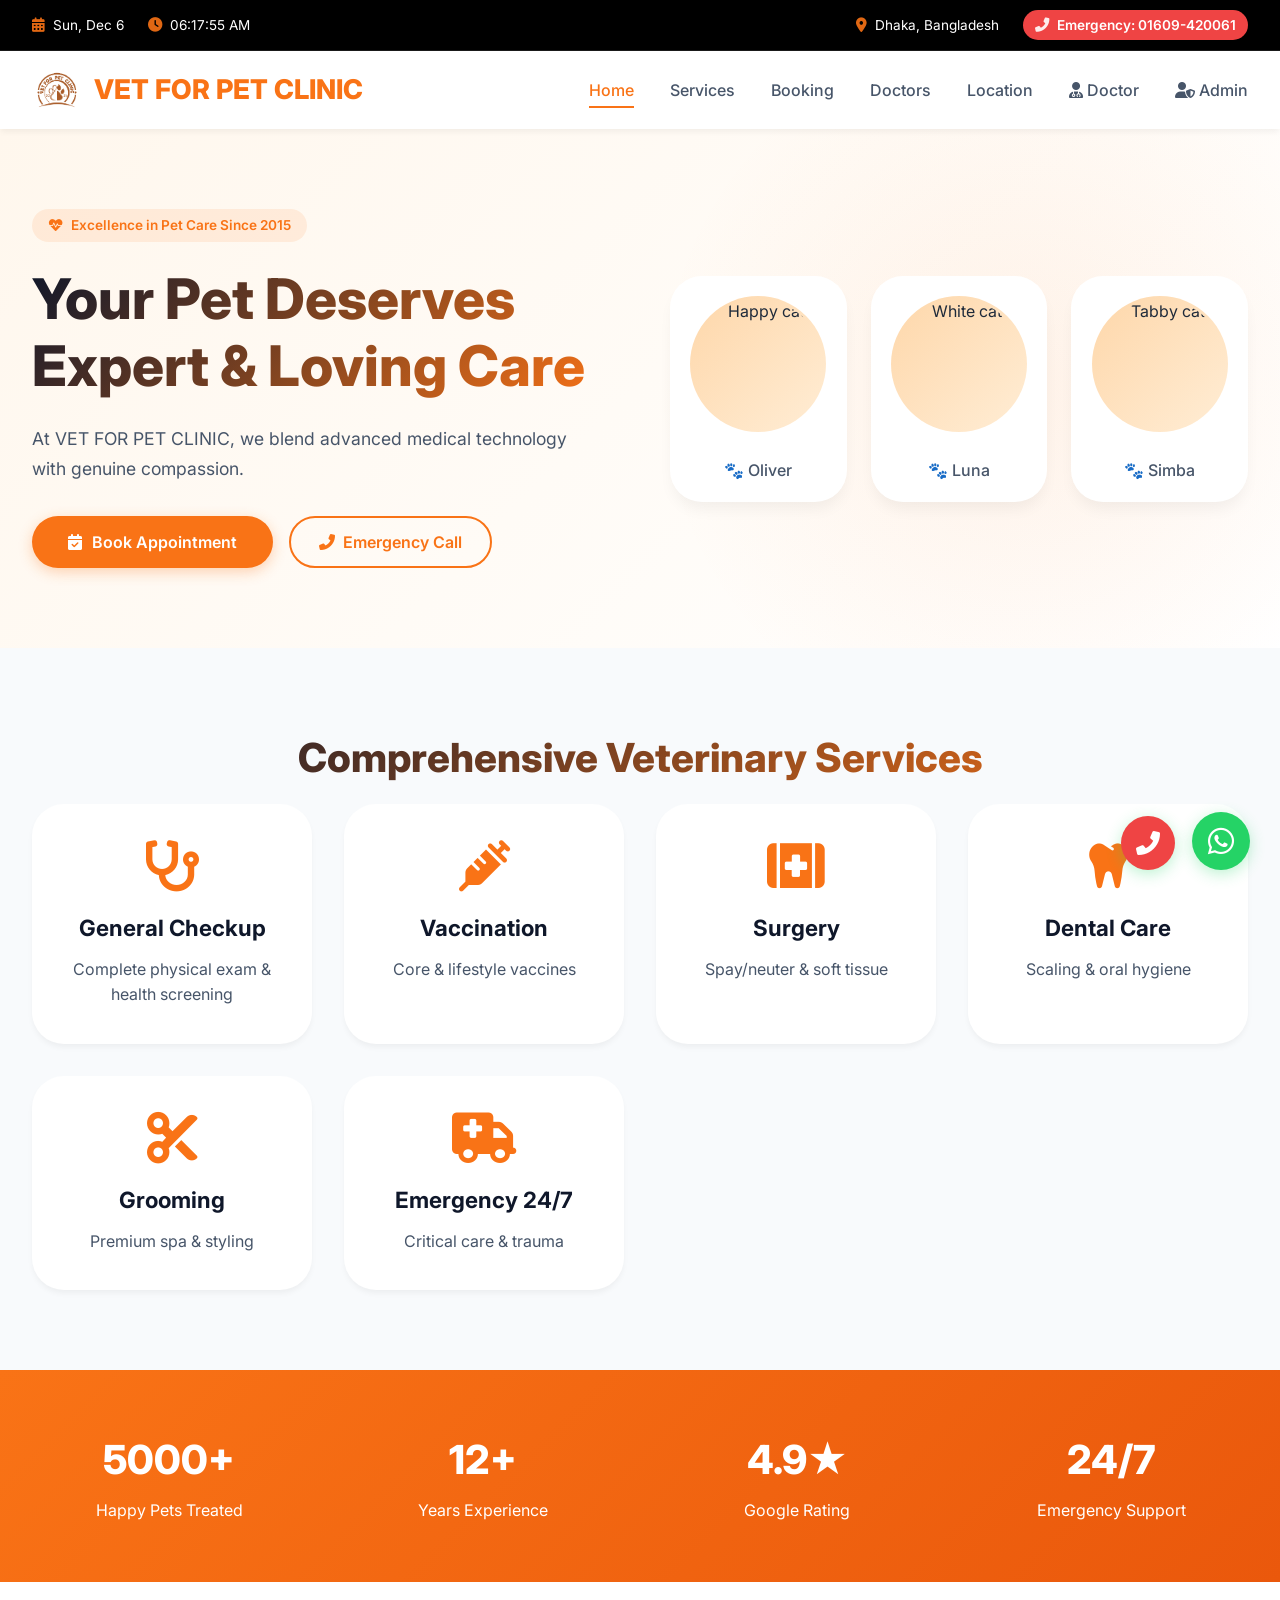
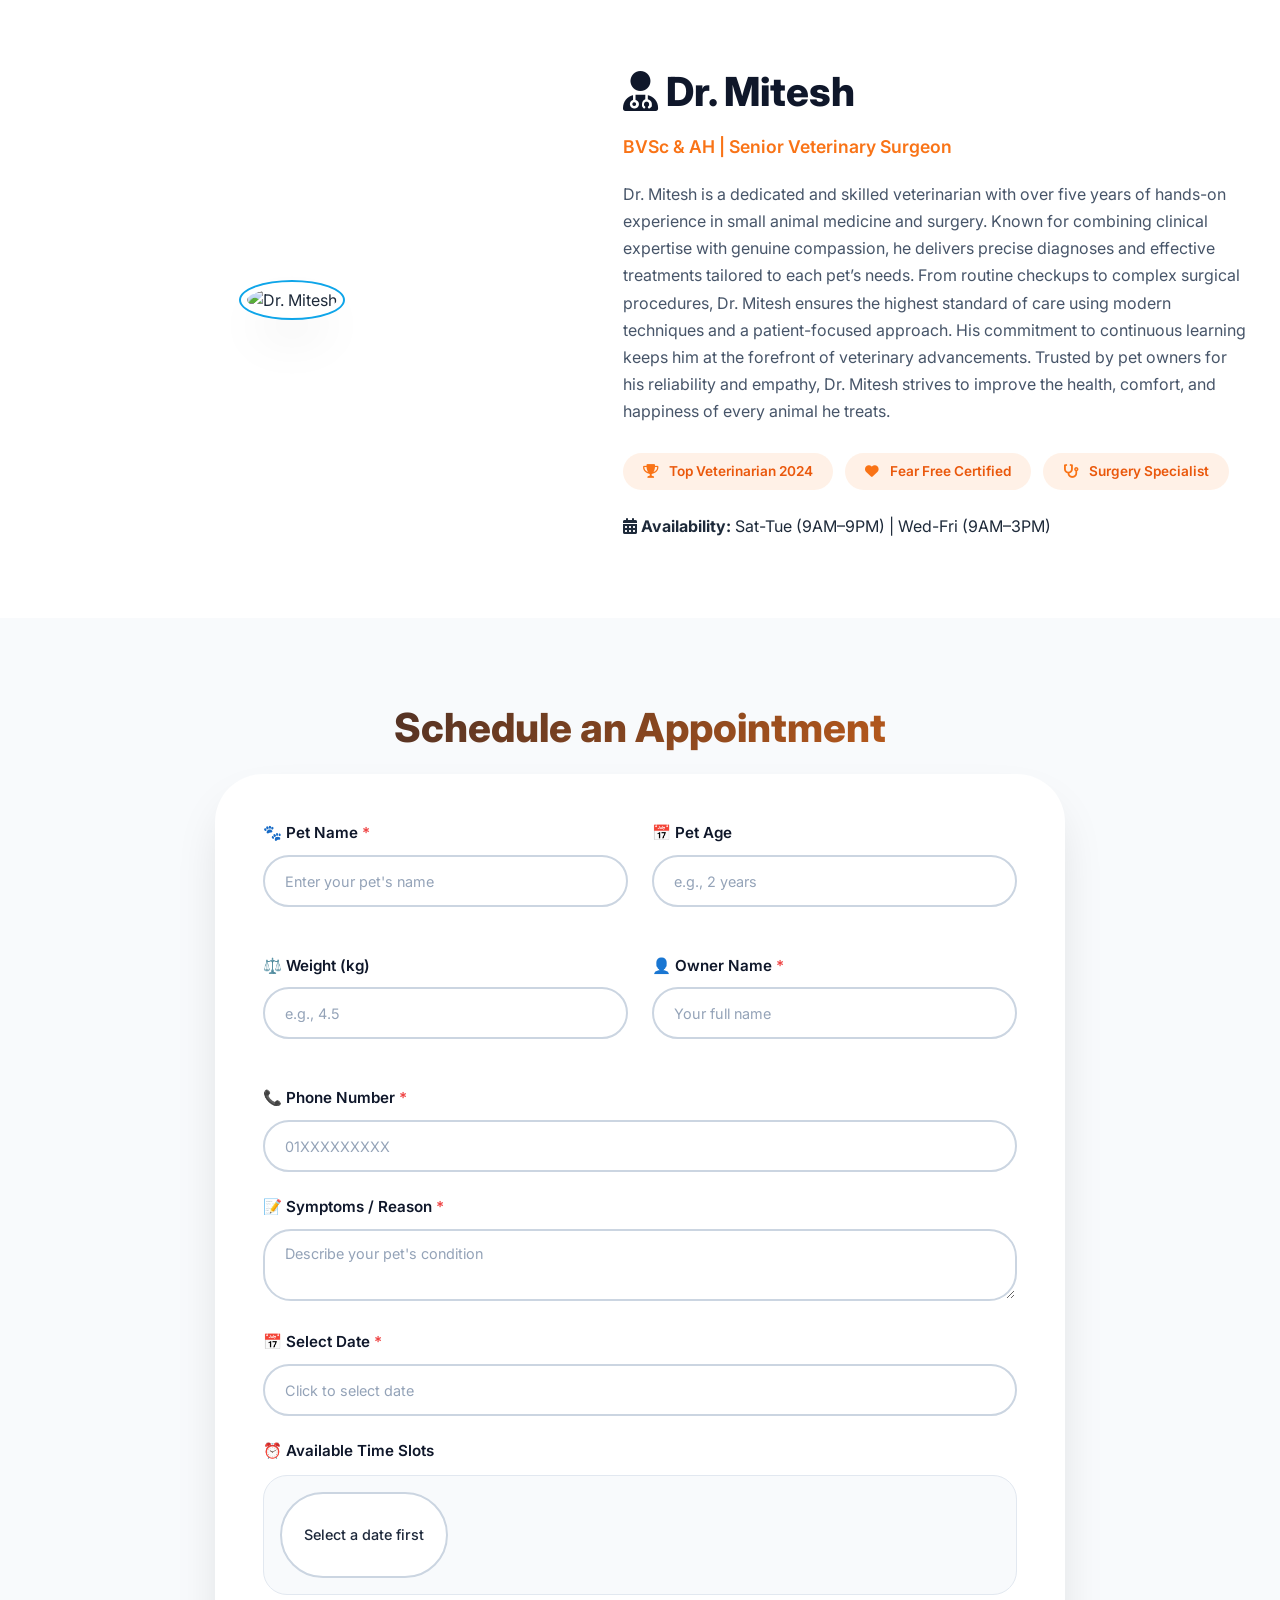
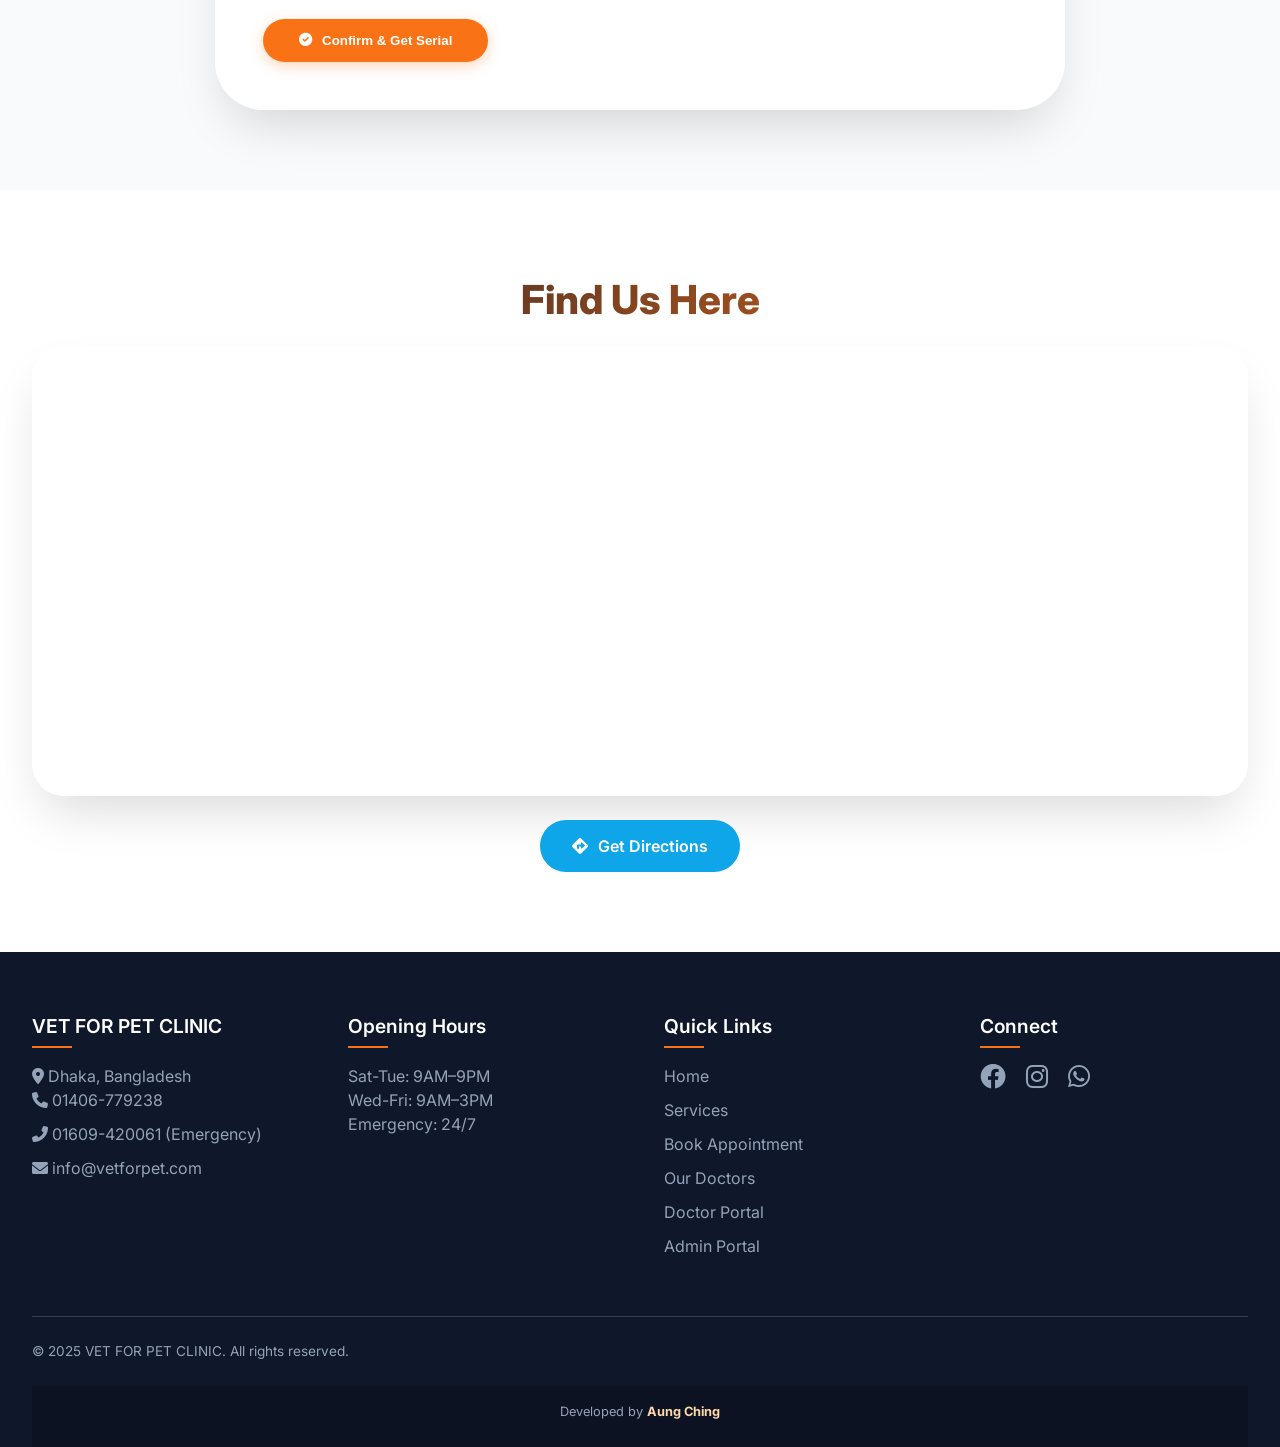
==== commit c561d55f: "Add files via upload" ====
--- a/index.html
+++ b/index.html
@@ -137,7 +137,7 @@
       <div class="doctor-info">
         <h2><i class="fas fa-user-md"></i> Dr. Mitesh</h2>
         <div class="doctor-title">BVSc & AH | Senior Veterinary Surgeon</div>
-        <p class="doctor-bio">Dr. Mitesh brings over 12 years of specialized experience in small animal medicine and surgery.</p>
+        <p class="doctor-bio">Dr. Mitesh is a dedicated and skilled veterinarian with over five years of hands-on experience in small animal medicine and surgery. Known for combining clinical expertise with genuine compassion, he delivers precise diagnoses and effective treatments tailored to each pet’s needs. From routine checkups to complex surgical procedures, Dr. Mitesh ensures the highest standard of care using modern techniques and a patient-focused approach. His commitment to continuous learning keeps him at the forefront of veterinary advancements. Trusted by pet owners for his reliability and empathy, Dr. Mitesh strives to improve the health, comfort, and happiness of every animal he treats.</p>
         <div class="badge-list"><span class="badge"><i class="fas fa-trophy"></i> Top Veterinarian 2024</span><span class="badge"><i class="fas fa-heart"></i> Fear Free Certified</span><span class="badge"><i class="fas fa-stethoscope"></i> Surgery Specialist</span></div>
         <p><i class="fas fa-calendar-alt"></i> <strong>Availability:</strong> Sat-Tue (9AM–9PM) | Wed-Fri (9AM–3PM)</p>
       </div>
@@ -165,7 +165,7 @@
           <div class="form-group"><label>📅 Select Date <span style="color:#ef4444;">*</span></label><input type="text" id="datePicker" placeholder="Click to select date" readonly style="cursor:pointer;"></div>
           <div class="form-group"><label>⏰ Available Time Slots</label><div id="timeSlotsContainer" class="time-slots"><div class="time-slot">Select a date first</div></div><input type="hidden" id="selectedSlot"></div>
           <div id="formMessage"></div>
-          <button type="submit" class="btn-primary"><i class="fas fa-check-circle"></i> Confirm & Get Token</button>
+          <button type="submit" class="btn-primary"><i class="fas fa-check-circle"></i> Confirm & Get Serial</button>
         </form>
       </div>
     </div>
@@ -206,7 +206,7 @@
   <div class="scroll-top" id="scrollTopBtn"><i class="fas fa-arrow-up"></i></div>
 
   <!-- ============================================
-       SUCCESS POPUP MODAL
+       SUCCESS POPUP MODAL (UPDATED WITH SERIAL NO)
   ============================================ -->
   <div id="successPopup" class="popup-modal">
     <div class="popup-content">
@@ -214,7 +214,8 @@
       <i class="fas fa-check-circle" style="font-size:48px; color:#15803d;"></i>
       <h3>Appointment Confirmed!</h3>
       <div id="popupDetails"></div>
-      <div id="popupToken" class="token-badge"></div>
+      <!-- 🔢 Serial Number Badge - Updated from Token -->
+      <div id="popupSerial" class="serial-badge"></div>
       <div class="modal-buttons"><button id="printPopupBtn" class="print-btn"><i class="fas fa-print"></i> Print</button><button id="closePopup" class="close-modal-btn">Close</button></div>
     </div>
   </div>
--- a/style.css
+++ b/style.css
@@ -1,39 +1,74 @@
 /* ============================================
-   VET FOR PET CLINIC - MAIN STYLESHEET
-   Orange Color Theme | Professional Medical Design
-   ============================================ */
-
-* { margin: 0; padding: 0; box-sizing: border-box; }
-body { font-family: 'Inter', sans-serif; background: #ffffff; color: #1e2a3a; scroll-behavior: smooth; line-height: 1.5; overflow-x: hidden; }
-
-/* Color Variables */
+   VET FOR PET CLINIC - COMPLETE STYLESHEET
+   Modern Veterinary Clinic Website
+   Version: 3.0 | Last Updated: 2025
+   ============================================ */
+
+/* ============================================
+   SECTION 1: RESET & BASE STYLES
+   ============================================ */
+* {
+  margin: 0;
+  padding: 0;
+  box-sizing: border-box;
+}
+
+body {
+  font-family: 'Inter', sans-serif;
+  background: #ffffff;
+  color: #1e2a3a;
+  scroll-behavior: smooth;
+  line-height: 1.5;
+  overflow-x: hidden;
+}
+
+/* ============================================
+   SECTION 2: CSS VARIABLES (COLOR THEME)
+   ============================================ */
 :root {
+  /* Primary Brand Colors */
   --primary: #f97316;
   --primary-dark: #ea580c;
   --primary-light: #fed7aa;
+  
+  /* Secondary & Utility Colors */
   --secondary: #0ea5e9;
-  --success-dark: #15803d;
   --success: #15803d;
   --emergency: #ef4444;
+  
+  /* Background Colors */
   --background: #ffffff;
   --soft-bg: #f8fafc;
+  
+  /* Gray Scale */
   --gray-100: #f8fafc;
   --gray-200: #e2e8f0;
   --gray-700: #475569;
   --gray-900: #0f172a;
+  
+  /* Shadows */
   --shadow-sm: 0 4px 6px -1px rgba(0,0,0,0.05);
   --shadow-md: 0 10px 15px -3px rgba(0,0,0,0.05);
   --shadow-xl: 0 25px 50px -12px rgba(0,0,0,0.15);
 }
 
-.container { max-width: 1280px; margin: 0 auto; padding: 0 32px; }
-@media (max-width: 768px) { .container { padding: 0 20px; } }
-
-/* Loader, Top Bar, Navbar, Hero, Services, Doctor, Booking Form, Map, Footer, Floating Buttons, Popup, Responsive */
-/* (Previous styles remain same - keeping concise for length) */
-
-/* ============================================
-   LOADER ANIMATION
+/* ============================================
+   SECTION 3: CONTAINER & UTILITY CLASSES
+   ============================================ */
+.container {
+  max-width: 1280px;
+  margin: 0 auto;
+  padding: 0 32px;
+}
+
+@media (max-width: 768px) {
+  .container {
+    padding: 0 20px;
+  }
+}
+
+/* ============================================
+   SECTION 4: LOADER ANIMATION
    ============================================ */
 #loader {
   position: fixed;
@@ -62,18 +97,27 @@
   animation: bouncePaw 0.6s infinite alternate;
 }
 
-.loader-paws i:nth-child(2) { animation-delay: 0.15s; }
-.loader-paws i:nth-child(3) { animation-delay: 0.3s; }
+.loader-paws i:nth-child(2) {
+  animation-delay: 0.15s;
+}
+
+.loader-paws i:nth-child(3) {
+  animation-delay: 0.3s;
+}
 
 @keyframes bouncePaw {
-  0% { transform: translateY(0px); opacity: 0.5; }
-  100% { transform: translateY(-12px); opacity: 1; }
-}
-
-/* Update only the top bar section in your style.css */
-
-/* ============================================
-   TOP BAR INFO SECTION - BLACK BACKGROUND
+  0% {
+    transform: translateY(0px);
+    opacity: 0.5;
+  }
+  100% {
+    transform: translateY(-12px);
+    opacity: 1;
+  }
+}
+
+/* ============================================
+   SECTION 5: TOP BAR - BLACK BACKGROUND
    ============================================ */
 .top-bar {
   background: #000000;
@@ -130,9 +174,18 @@
 }
 
 @keyframes pulse {
-  0% { transform: scale(1); opacity: 1; }
-  50% { transform: scale(1.1); opacity: 0.7; }
-  100% { transform: scale(1); opacity: 1; }
+  0% {
+    transform: scale(1);
+    opacity: 1;
+  }
+  50% {
+    transform: scale(1.1);
+    opacity: 0.7;
+  }
+  100% {
+    transform: scale(1);
+    opacity: 1;
+  }
 }
 
 /* Responsive Top Bar */
@@ -142,19 +195,16 @@
     justify-content: center;
     gap: 12px;
   }
-  
   .top-bar-left {
     flex-wrap: wrap;
     justify-content: center;
     gap: 16px;
   }
-  
   .top-bar-right {
     flex-wrap: wrap;
     justify-content: center;
     gap: 16px;
   }
-  
   .top-bar-item {
     font-size: 0.75rem;
   }
@@ -165,12 +215,10 @@
     flex-direction: column;
     gap: 8px;
   }
-  
   .top-bar-right {
     flex-direction: column;
     gap: 8px;
   }
-  
   .top-bar-item.emergency {
     width: 100%;
     text-align: center;
@@ -179,7 +227,7 @@
 }
 
 /* ============================================
-   NAVBAR - Glassmorphism Style
+   SECTION 6: NAVBAR - GLASSMORPHISM
    ============================================ */
 .navbar {
   position: sticky;
@@ -198,9 +246,7 @@
   flex-wrap: wrap;
 }
 
-/* ============================================
-   LOGO WITH ROUND IMAGE
-   ============================================ */
+/* Logo Styles */
 .logo {
   display: flex;
   align-items: center;
@@ -212,12 +258,10 @@
   height: 50px;
   border-radius: 50%;
   overflow: hidden;
-  background: transparent;
   display: flex;
   align-items: center;
   justify-content: center;
   transition: transform 0.3s ease;
-  box-shadow: none;
 }
 
 .logo-img:hover {
@@ -228,7 +272,6 @@
   width: 100%;
   height: 100%;
   object-fit: cover;
-  filter: none;
 }
 
 .logo h2 {
@@ -238,30 +281,21 @@
   margin: 0;
 }
 
-/* Responsive logo */
+/* Responsive Logo */
 @media (max-width: 768px) {
   .logo-img {
     width: 40px;
     height: 40px;
   }
-  
   .logo h2 {
     font-size: 1.3rem;
   }
-  
   .logo {
     gap: 8px;
   }
 }
 
-.logo-img img {
-  transition: transform 0.3s ease;
-}
-
-.logo-img:hover img {
-  transform: scale(1.1);
-}
-
+/* Navigation Links */
 .nav-links {
   display: flex;
   gap: 36px;
@@ -303,8 +337,27 @@
   cursor: pointer;
 }
 
-/* ============================================
-   HERO SECTION
+/* Mobile Navigation */
+@media (max-width: 860px) {
+  .nav-links {
+    display: none;
+    flex-direction: column;
+    width: 100%;
+    background: white;
+    padding: 20px;
+    gap: 16px;
+    box-shadow: var(--shadow-md);
+  }
+  .nav-links.active {
+    display: flex;
+  }
+  .menu-icon {
+    display: block;
+  }
+}
+
+/* ============================================
+   SECTION 7: HERO SECTION
    ============================================ */
 .hero {
   background: linear-gradient(135deg, #fff7ed 0%, #ffffff 100%);
@@ -327,11 +380,15 @@
 .hero-grid {
   display: flex;
   align-items: center;
+  justify-content: space-between;
   gap: 60px;
   flex-wrap: wrap;
 }
 
-.hero-content { flex: 1; }
+.hero-content {
+  flex: 1;
+  min-width: 280px;
+}
 
 .hero-badge {
   background: rgba(249,115,22,0.1);
@@ -365,6 +422,13 @@
   max-width: 550px;
 }
 
+/* Button Group */
+.btn-group {
+  display: flex;
+  gap: 16px;
+  flex-wrap: wrap;
+}
+
 .btn-primary {
   background: var(--primary);
   color: white;
@@ -406,17 +470,13 @@
   color: white;
 }
 
-.btn-group {
-  display: flex;
-  gap: 16px;
-  flex-wrap: wrap;
-}
-
+/* Cat Gallery with Bubble Animation */
 .cat-gallery {
   flex: 1;
   display: grid;
   grid-template-columns: repeat(3, 1fr);
-  gap: 20px;
+  gap: 24px;
+  min-width: 280px;
 }
 
 .cat-card {
@@ -427,6 +487,7 @@
   transition: all 0.4s;
   text-align: center;
   padding: 20px;
+  position: relative;
 }
 
 .cat-card:hover {
@@ -434,16 +495,160 @@
   box-shadow: var(--shadow-xl);
 }
 
-.cat-card img {
+.bubble-wrap {
+  position: relative;
+  display: inline-block;
+  border-radius: 50%;
+  overflow: hidden;
+  background: linear-gradient(135deg, var(--primary-light), #ffedd5);
+  padding: 3px;
+  margin-bottom: 12px;
+  transition: all 0.3s ease;
+}
+
+.bubble-wrap img {
   width: 130px;
   height: 130px;
   object-fit: cover;
   border-radius: 50%;
-  margin-bottom: 12px;
-}
-
-/* ============================================
-   SECTION TITLES
+  display: block;
+  transition: all 0.3s ease;
+}
+
+.cat-card:hover .bubble-wrap {
+  background: linear-gradient(135deg, var(--primary), var(--secondary));
+  padding: 5px;
+}
+
+.cat-card p {
+  margin-top: 8px;
+  font-weight: 500;
+  color: var(--gray-700);
+}
+
+/* Bubble Animations */
+.bubble-animation {
+  animation-duration: 3s;
+  animation-iteration-count: infinite;
+  animation-timing-function: ease-in-out;
+}
+
+.bubble-1 {
+  animation-name: bubbleFloat;
+  animation-duration: 2.5s;
+}
+
+.bubble-2 {
+  animation-name: bubbleShake;
+  animation-duration: 3s;
+}
+
+.bubble-3 {
+  animation-name: bubbleWobble;
+  animation-duration: 3.5s;
+}
+
+@keyframes bubbleFloat {
+  0% {
+    transform: translateY(0px) scale(1);
+  }
+  50% {
+    transform: translateY(-20px) scale(1.05);
+  }
+  100% {
+    transform: translateY(0px) scale(1);
+  }
+}
+
+@keyframes bubbleShake {
+  0% {
+    transform: translate(0px, 0px) rotate(0deg);
+  }
+  25% {
+    transform: translate(5px, -5px) rotate(2deg);
+  }
+  50% {
+    transform: translate(-5px, 5px) rotate(-2deg);
+  }
+  75% {
+    transform: translate(3px, -3px) rotate(1deg);
+  }
+  100% {
+    transform: translate(0px, 0px) rotate(0deg);
+  }
+}
+
+@keyframes bubbleWobble {
+  0% {
+    transform: translate(0px, 0px) scale(1);
+  }
+  33% {
+    transform: translate(-8px, 5px) scale(1.02);
+  }
+  66% {
+    transform: translate(8px, -5px) scale(0.98);
+  }
+  100% {
+    transform: translate(0px, 0px) scale(1);
+  }
+}
+
+/* Responsive Hero */
+@media (max-width: 1024px) {
+  .hero-content h1 {
+    font-size: 2.8rem;
+  }
+  .cat-gallery {
+    gap: 16px;
+  }
+  .bubble-wrap img {
+    width: 100px;
+    height: 100px;
+  }
+}
+
+@media (max-width: 860px) {
+  .hero-grid {
+    flex-direction: column;
+    text-align: center;
+  }
+  .hero-content {
+    text-align: center;
+  }
+  .hero-desc {
+    margin-left: auto;
+    margin-right: auto;
+  }
+  .btn-group {
+    justify-content: center;
+  }
+  .cat-gallery {
+    max-width: 500px;
+    margin: 0 auto;
+  }
+}
+
+@media (max-width: 480px) {
+  .hero-content h1 {
+    font-size: 2rem;
+  }
+  .btn-group {
+    flex-direction: column;
+  }
+  .btn-primary,
+  .btn-outline {
+    width: 100%;
+    justify-content: center;
+  }
+  .cat-gallery {
+    grid-template-columns: 1fr;
+    gap: 20px;
+    max-width: 280px;
+  }
+}
+
+/* ============================================
+   SECTION 8: SECTION TITLES
    ============================================ */
 .section-title {
   text-align: center;
@@ -467,7 +672,7 @@
 }
 
 /* ============================================
-   SERVICES SECTION
+   SECTION 9: SERVICES SECTION
    ============================================ */
 .services-section {
   padding: 80px 0;
@@ -530,7 +735,38 @@
 }
 
 /* ============================================
-   DOCTOR SECTION
+   SECTION 10: STATS SECTION
+   ============================================ */
+.stats-section {
+  background: linear-gradient(135deg, var(--primary) 0%, var(--primary-dark) 100%);
+  padding: 60px 0;
+  color: white;
+}
+
+.stats-grid {
+  display: grid;
+  grid-template-columns: repeat(4, 1fr);
+  gap: 40px;
+  text-align: center;
+}
+
+.stat-item h3 {
+  font-size: 2.5rem;
+  font-weight: 800;
+  margin-bottom: 8px;
+}
+
+@media (max-width: 768px) {
+  .stats-grid {
+    grid-template-columns: repeat(2, 1fr);
+  }
+  .section-title {
+    font-size: 2rem;
+  }
+}
+
+/* ============================================
+   SECTION 11: DOCTOR SECTION
    ============================================ */
 .doctor-section {
   padding: 80px 0;
@@ -609,40 +845,22 @@
   color: var(--primary);
 }
 
-/* ============================================
-   STATS SECTION
-   ============================================ */
-.stats-section {
-  background: linear-gradient(135deg, var(--primary) 0%, var(--primary-dark) 100%);
-  padding: 60px 0;
-  color: white;
-}
-
-.stats-grid {
-  display: grid;
-  grid-template-columns: repeat(4, 1fr);
-  gap: 40px;
-  text-align: center;
-}
-
-.stat-item h3 {
-  font-size: 2.5rem;
-  font-weight: 800;
-  margin-bottom: 8px;
-}
-
-@media (max-width: 768px) {
-  .stats-grid {
-    grid-template-columns: repeat(2, 1fr);
-  }
-}
-
-/* Update the form input styles in your style.css */
-
-/* ============================================
-   BOOKING FORM - VISIBLE BORDERS
-   ============================================ */
-
+@media (max-width: 860px) {
+  .doctor-flex {
+    flex-direction: column;
+    text-align: center;
+  }
+  .doctor-info {
+    text-align: center;
+  }
+  .badge-list {
+    justify-content: center;
+  }
+}
+
+/* ============================================
+   SECTION 12: BOOKING FORM - FIXED TIME SLOTS
+   ============================================ */
 .booking-section {
   padding: 80px 0;
   background: var(--soft-bg);
@@ -676,11 +894,13 @@
   font-size: 0.95rem;
 }
 
-/* Input fields with clear visible borders */
-input, select, textarea {
+/* Input Fields - Visible Borders */
+input,
+select,
+textarea {
   width: 100%;
   padding: 14px 20px;
-  border: 2px solid var(--gray-200);
+  border: 2px solid #cbd5e1;
   border-radius: 28px;
   font-family: inherit;
   font-size: 1rem;
@@ -689,34 +909,27 @@
   color: var(--gray-900);
 }
 
-/* Make border more visible by default */
-input, textarea, select {
-  border-color: #cbd5e1;
-  background-color: #ffffff;
-}
-
-/* Hover effect */
-input:hover, textarea:hover, select:hover {
+input:hover,
+textarea:hover,
+select:hover {
   border-color: var(--primary);
-  background-color: #ffffff;
-}
-
-/* Focus effect */
-input:focus, select:focus, textarea:focus {
+}
+
+input:focus,
+select:focus,
+textarea:focus {
   border-color: var(--primary);
   outline: none;
   box-shadow: 0 0 0 3px rgba(249,115,22,0.15);
-  background-color: #ffffff;
-}
-
-/* Placeholder styling */
-input::placeholder, textarea::placeholder {
+}
+
+input::placeholder,
+textarea::placeholder {
   color: #94a3b8;
   font-size: 0.9rem;
 }
 
-/* Add/Update these styles for time slots */
-
+/* Time Slots Container - Fixed Positioning */
 .time-slots {
   display: flex;
   flex-wrap: wrap;
@@ -724,12 +937,36 @@
   margin-top: 12px;
   max-height: 280px;
   overflow-y: auto;
-  padding: 12px 8px;
+  padding: 16px;
   background: var(--soft-bg);
   border-radius: 24px;
-  min-height: 100px;
-}
-
+  min-height: 120px;
+  border: 1px solid var(--gray-200);
+}
+
+/* Empty/Placeholder Message */
+.time-slots-empty {
+  width: 100%;
+  text-align: center;
+  padding: 30px 20px;
+  background: #f1f5f9;
+  border-radius: 20px;
+  color: #64748b;
+  font-size: 0.95rem;
+  display: flex;
+  align-items: center;
+  justify-content: center;
+  gap: 10px;
+  border: 1px dashed #cbd5e1;
+}
+
+.time-slots-empty i {
+  font-size: 1.2rem;
+  color: var(--primary);
+  opacity: 0.7;
+}
+
+/* Individual Time Slot Buttons */
 .time-slot {
   padding: 10px 22px;
   border: 2px solid #cbd5e1;
@@ -740,15 +977,14 @@
   font-weight: 500;
   color: #1e293b;
   font-size: 0.9rem;
-}
-
-.time-slot.default-message {
-  width: 100%;
-  text-align: center;
-  background: #f1f5f9;
-  color: #64748b;
-  cursor: default;
-  border-color: #e2e8f0;
+  display: inline-flex;
+  align-items: center;
+  gap: 8px;
+}
+
+.time-slot i {
+  font-size: 0.8rem;
+  color: var(--primary);
 }
 
 .time-slot.available:hover {
@@ -762,6 +998,10 @@
   color: white;
   border-color: var(--primary);
   box-shadow: 0 2px 8px rgba(249,115,22,0.3);
+}
+
+.time-slot.available.selected i {
+  color: white;
 }
 
 .time-slot.booked {
@@ -770,91 +1010,53 @@
   color: #94a3b8;
   cursor: not-allowed;
   text-decoration: line-through;
-  opacity: 0.7;
-}
-
-.slots-info {
+  opacity: 0.6;
+}
+
+.time-slot.booked i {
+  color: #94a3b8;
+}
+
+/* Loading State for Time Slots */
+.time-slots-loading {
   width: 100%;
   text-align: center;
-  margin-top: 12px;
-  padding: 8px 12px;
-  background: #f0fdf4;
-  border-radius: 28px;
-  font-size: 0.8rem;
-  color: #22c55e;
-  border: 1px solid #bbf7d0;
-}
-
-.slots-info i {
-  margin-right: 6px;
-}
-
-/* Responsive */
-@media (max-width: 768px) {
-  .time-slot {
-    padding: 8px 16px;
-    font-size: 0.8rem;
-  }
-  
-  .time-slots {
-    gap: 8px;
-    padding: 10px 6px;
-  }
-}
-
-/* Form message styling */
+  padding: 30px 20px;
+  background: #f1f5f9;
+  border-radius: 20px;
+  color: var(--primary);
+  font-size: 0.95rem;
+  display: flex;
+  align-items: center;
+  justify-content: center;
+  gap: 10px;
+}
+
+.time-slots-loading i {
+  animation: spin 1s linear infinite;
+}
+
+@keyframes spin {
+  from {
+    transform: rotate(0deg);
+  }
+  to {
+    transform: rotate(360deg);
+  }
+}
+
 #formMessage {
   margin: 16px 0;
 }
 
-#formMessage div {
-  font-weight: 500;
-}
-
-/* Submit button */
-.btn-primary {
-  background: var(--primary);
-  color: white;
-  padding: 14px 36px;
-  border-radius: 50px;
-  border: none;
-  font-weight: 600;
-  font-size: 1rem;
-  cursor: pointer;
-  display: inline-flex;
-  align-items: center;
-  justify-content: center;
-  gap: 10px;
-  transition: all 0.3s;
-  box-shadow: 0 4px 14px rgba(249,115,22,0.3);
-  text-decoration: none;
-  width: 100%;
-}
-
-.btn-primary:hover {
-  background: var(--primary-dark);
-  transform: translateY(-2px);
-  box-shadow: 0 6px 20px rgba(249,115,22,0.4);
-}
-
-.btn-primary:active {
-  transform: translateY(0);
-}
-
-/* Responsive */
+/* Responsive Booking Form */
 @media (max-width: 860px) {
   .form-row {
     grid-template-columns: 1fr;
     gap: 0;
   }
-  
   .form-card {
     padding: 32px 24px;
-  }
-  
-  input, select, textarea {
-    padding: 12px 18px;
-    font-size: 0.95rem;
   }
 }
 
@@ -862,19 +1064,17 @@
   .form-card {
     padding: 24px 16px;
   }
-  
-  input, select, textarea {
-    padding: 10px 16px;
-  }
-  
   .time-slot {
     padding: 8px 16px;
-    font-size: 0.85rem;
-  }
-}
-
-/* ============================================
-   MAP SECTION
+    font-size: 0.8rem;
+  }
+  .time-slots {
+    padding: 12px;
+  }
+}
+
+/* ============================================
+   SECTION 13: MAP SECTION
    ============================================ */
 .map-section {
   padding: 80px 0;
@@ -914,12 +1114,18 @@
 }
 
 .directions-btn:hover {
-  background: var(--secondary-dark);
+  background: #0284c7;
   transform: translateY(-2px);
 }
 
-/* ============================================
-   FOOTER
+@media (max-width: 768px) {
+  .map-container {
+    height: 300px;
+  }
+}
+
+/* ============================================
+   SECTION 14: FOOTER
    ============================================ */
 .footer {
   background: var(--gray-900);
@@ -1002,10 +1208,18 @@
   text-decoration: none;
 }
 
-/* ============================================
-   FLOATING BUTTONS
-   ============================================ */
-.floating-wa, .floating-call {
+@media (max-width: 768px) {
+  .footer-bottom {
+    flex-direction: column;
+    text-align: center;
+  }
+}
+
+/* ============================================
+   SECTION 15: FLOATING BUTTONS
+   ============================================ */
+.floating-wa,
+.floating-call {
   position: fixed;
   bottom: 30px;
   right: 30px;
@@ -1032,7 +1246,8 @@
   font-size: 24px;
 }
 
-.floating-wa:hover, .floating-call:hover {
+.floating-wa:hover,
+.floating-call:hover {
   transform: scale(1.08);
 }
 
@@ -1066,7 +1281,7 @@
 }
 
 /* ============================================
-   POPUP MODAL
+   SECTION 16: POPUP MODAL
    ============================================ */
 .popup-modal {
   position: fixed;
@@ -1104,6 +1319,10 @@
   margin-bottom: 16px;
 }
 
+.clinic-header i {
+  margin-bottom: 8px;
+}
+
 .divider {
   height: 2px;
   background: linear-gradient(90deg, var(--primary), var(--secondary));
@@ -1132,7 +1351,7 @@
 }
 
 .print-btn:hover {
-  background: var(--secondary-dark);
+  background: #0284c7;
   transform: translateY(-2px);
 }
 
@@ -1155,24 +1374,46 @@
   margin-top: 16px;
 }
 
-/* ============================================
-   PRINT STYLES
+@media (max-width: 480px) {
+  .popup-content {
+    padding: 24px 16px;
+  }
+  .token-badge {
+    font-size: 1.1rem;
+    padding: 10px 16px;
+  }
+}
+
+/* ============================================
+   SECTION 17: PRINT STYLES
    ============================================ */
 @media print {
-  .navbar, .footer, .floating-wa, .floating-call, .scroll-top,
-  .btn-primary, .print-btn, .close-modal-btn, .hero, .services-section,
-  .stats-section, .doctor-section, .booking-section, .map-section,
-  .directions-btn, .menu-icon, .top-bar, .loader {
+  .navbar,
+  .footer,
+  .floating-wa,
+  .floating-call,
+  .scroll-top,
+  .btn-primary,
+  .print-btn,
+  .close-modal-btn,
+  .hero,
+  .services-section,
+  .stats-section,
+  .doctor-section,
+  .booking-section,
+  .map-section,
+  .directions-btn,
+  .menu-icon,
+  .top-bar,
+  .loader {
     display: none !important;
   }
-  
   .popup-modal {
     position: relative;
     visibility: visible !important;
     opacity: 1 !important;
     background: white;
   }
-  
   .token-badge {
     -webkit-print-color-adjust: exact;
     print-color-adjust: exact;
@@ -1180,288 +1421,144 @@
 }
 
 /* ============================================
-   RESPONSIVE DESIGN
-   ============================================ */
-@media (max-width: 860px) {
-  .nav-links {
-    display: none;
-    flex-direction: column;
-    width: 100%;
-    background: white;
-    padding: 20px;
-    gap: 16px;
-    box-shadow: var(--shadow-md);
-  }
-  
-  .nav-links.active {
-    display: flex;
-  }
-  
-  .menu-icon {
-    display: block;
-  }
-  
-  .form-row {
-    grid-template-columns: 1fr;
-  }
-  
-  .hero-content h1 {
-    font-size: 2.2rem;
-  }
-  
-  .cat-gallery {
-    grid-template-columns: 1fr;
-    max-width: 280px;
-    margin: 0 auto;
-  }
-  
-  .doctor-flex {
-    flex-direction: column;
-    text-align: center;
-  }
-  
-  .section-title {
-    font-size: 2rem;
-  }
-  
-  .map-container {
-    height: 300px;
-  }
-  
-  .footer-bottom {
-    flex-direction: column;
-    text-align: center;
-  }
-  
-  .form-card {
-    padding: 32px 24px;
-  }
-}
-
-/* Extra small devices */
+   SECTION 18: UTILITY CLASSES
+   ============================================ */
+.text-center {
+  text-align: center;
+}
+
+.text-primary {
+  color: var(--primary);
+}
+
+.text-success {
+  color: var(--success);
+}
+
+.text-danger {
+  color: var(--emergency);
+}
+
+.mt-2 {
+  margin-top: 8px;
+}
+
+.mt-3 {
+  margin-top: 16px;
+}
+
+.mb-2 {
+  margin-bottom: 8px;
+}
+
+.mb-3 {
+  margin-bottom: 16px;
+}
+
+/* ============================================
+   SERIAL NUMBER BADGE - ADD THIS SECTION
+   ============================================ */
+.serial-badge {
+  background: #15803d;
+  color: white;
+  padding: 14px 24px;
+  border-radius: 50px;
+  font-size: 1.4rem;
+  font-weight: 700;
+  margin: 20px 0;
+  text-align: center;
+  box-shadow: 0 4px 14px rgba(21, 128, 61, 0.3);
+  letter-spacing: 1px;
+}
+
+.serial-badge strong {
+  font-weight: 800;
+  margin-right: 8px;
+}
+
 @media (max-width: 480px) {
-  .btn-group {
-    flex-direction: column;
-  }
-  
-  .btn-primary, .btn-outline {
-    width: 100%;
-    justify-content: center;
-  }
-  
-  .hero-content h1 {
-    font-size: 1.8rem;
-  }
-  
-  .section-title {
-    font-size: 1.6rem;
-  }
-  
-  .form-card {
-    padding: 24px 16px;
-  }
-  
-  .popup-content {
-    padding: 24px 16px;
-  }
-  
-  .token-badge {
-    font-size: 1.1rem;
+  .serial-badge {
+    font-size: 1rem;
     padding: 10px 16px;
   }
 }
 
-/* Add these styles to your existing style.css */
-
-/* ============================================
-   BUBBLE ANIMATION FOR HERO IMAGES
-   ============================================ */
-
-.cat-gallery {
-  flex: 1;
-  display: grid;
-  grid-template-columns: repeat(3, 1fr);
-  gap: 20px;
-  perspective: 1000px;
-}
-
-.cat-card {
-  background: white;
-  border-radius: 32px;
-  overflow: hidden;
-  box-shadow: var(--shadow-md);
+@media print {
+  .serial-badge {
+    -webkit-print-color-adjust: exact;
+    print-color-adjust: exact;
+    background: #15803d !important;
+    color: white !important;
+  }
+}
+
+/* ============================================
+   SECTION 19: SERIAL NUMBER BADGE STYLES
+   ============================================ */
+
+.serial-badge {
+  background: linear-gradient(135deg, #15803d, #166534);
+  color: white;
+  padding: 14px 24px;
+  border-radius: 50px;
+  font-size: 1.4rem;
+  font-weight: 700;
+  margin: 20px 0;
   text-align: center;
-  padding: 20px;
-  position: relative;
-  transition: all 0.4s ease;
-}
-
-/* Bubble Animation Keyframes */
-@keyframes bubbleFloat {
-  0% {
-    transform: translateY(0px) scale(1);
-  }
-  50% {
-    transform: translateY(-20px) scale(1.05);
-  }
-  100% {
-    transform: translateY(0px) scale(1);
-  }
-}
-
-@keyframes bubbleShake {
-  0% {
-    transform: translate(0px, 0px) rotate(0deg);
-  }
-  25% {
-    transform: translate(5px, -5px) rotate(2deg);
-  }
-  50% {
-    transform: translate(-5px, 5px) rotate(-2deg);
-  }
-  75% {
-    transform: translate(3px, -3px) rotate(1deg);
-  }
-  100% {
-    transform: translate(0px, 0px) rotate(0deg);
-  }
-}
-
-@keyframes bubbleWobble {
-  0% {
-    transform: translate(0px, 0px) scale(1);
-  }
-  33% {
-    transform: translate(-8px, 5px) scale(1.02);
-  }
-  66% {
-    transform: translate(8px, -5px) scale(0.98);
-  }
-  100% {
-    transform: translate(0px, 0px) scale(1);
-  }
-}
-
-@keyframes bubbleSway {
-  0% {
-    transform: translateX(0px) rotate(0deg);
-  }
-  25% {
-    transform: translateX(-10px) rotate(-3deg);
-  }
-  75% {
-    transform: translateX(10px) rotate(3deg);
-  }
-  100% {
-    transform: translateX(0px) rotate(0deg);
-  }
-}
-
-/* Apply different animations to each cat card */
-.bubble-animation {
-  animation-duration: 3s;
-  animation-iteration-count: infinite;
-  animation-timing-function: ease-in-out;
-}
-
-.bubble-1 {
-  animation-name: bubbleFloat;
-  animation-duration: 2.5s;
-}
-
-.bubble-2 {
-  animation-name: bubbleShake;
-  animation-duration: 3s;
-}
-
-.bubble-3 {
-  animation-name: bubbleWobble;
-  animation-duration: 3.5s;
-}
-
-/* Hover effect - animation speeds up */
-.cat-card:hover {
-  transform: scale(1.05);
-  box-shadow: var(--shadow-xl);
-}
-
-.cat-card:hover .bubble-animation {
-  animation-duration: 0.6s;
-}
-
-/* Bubble wrap for images */
-.bubble-wrap {
-  position: relative;
+  box-shadow: 0 4px 14px rgba(21, 128, 61, 0.3);
+  letter-spacing: 1px;
   display: inline-block;
-  border-radius: 50%;
-  overflow: hidden;
-  background: linear-gradient(135deg, var(--primary-light), var(--secondary-light));
-  padding: 3px;
-  margin-bottom: 12px;
-  transition: all 0.3s ease;
-}
-
-.bubble-wrap img {
-  width: 130px;
-  height: 130px;
-  object-fit: cover;
-  border-radius: 50%;
-  display: block;
-  transition: all 0.3s ease;
-}
-
-/* Gradient bubble effect on hover */
-.cat-card:hover .bubble-wrap {
-  background: linear-gradient(135deg, var(--primary), var(--secondary));
-  padding: 5px;
-}
-
-/* Floating particles effect */
-.cat-card::before {
-  content: '';
-  position: absolute;
-  top: 50%;
-  left: 50%;
-  width: 0;
-  height: 0;
-  border-radius: 50%;
-  background: radial-gradient(circle, rgba(249,115,22,0.1) 0%, transparent 70%);
-  transform: translate(-50%, -50%);
-  transition: width 0.6s ease, height 0.6s ease;
-  pointer-events: none;
-}
-
-.cat-card:hover::before {
-  width: 300px;
-  height: 300px;
-}
-
-/* Additional floating animation for names */
-.cat-card p {
-  transition: transform 0.3s ease;
-  display: inline-block;
-}
-
-.cat-card:hover p {
-  transform: translateY(-5px);
-}
-
-/* Responsive adjustments */
-@media (max-width: 768px) {
-  .bubble-animation {
-    animation-duration: 4s;
-  }
-  
-  .bubble-1, .bubble-2, .bubble-3 {
-    animation-duration: 3s;
-  }
-}
-
-/* Optional: Add a subtle glow to images */
-.bubble-wrap img {
-  box-shadow: 0 4px 15px rgba(0,0,0,0.1);
-}
-
-.cat-card:hover .bubble-wrap img {
-  box-shadow: 0 8px 25px rgba(249,115,22,0.3);
+  width: auto;
+  min-width: 200px;
+}
+
+.serial-badge strong {
+  font-weight: 800;
+  margin-right: 8px;
+  background: rgba(255,255,255,0.2);
+  padding: 4px 8px;
+  border-radius: 30px;
+}
+
+/* Popup Clinic Header Styles */
+.clinic-header {
+  text-align: center;
+  margin-bottom: 20px;
+  padding-bottom: 15px;
+  border-bottom: 2px solid var(--primary-light);
+}
+
+.clinic-header h2 {
+  color: var(--primary);
+  font-size: 1.3rem;
+  margin: 8px 0;
+}
+
+.clinic-header p {
+  color: var(--gray-700);
+  font-size: 0.8rem;
+}
+
+.divider {
+  height: 2px;
+  background: linear-gradient(90deg, var(--primary), var(--secondary));
+  width: 60px;
+  margin: 10px auto;
+}
+
+@media (max-width: 480px) {
+  .serial-badge {
+    font-size: 1rem;
+    padding: 10px 16px;
+    min-width: 160px;
+  }
+}
+
+@media print {
+  .serial-badge {
+    -webkit-print-color-adjust: exact;
+    print-color-adjust: exact;
+    background: #15803d !important;
+    color: white !important;
+  }
 }
